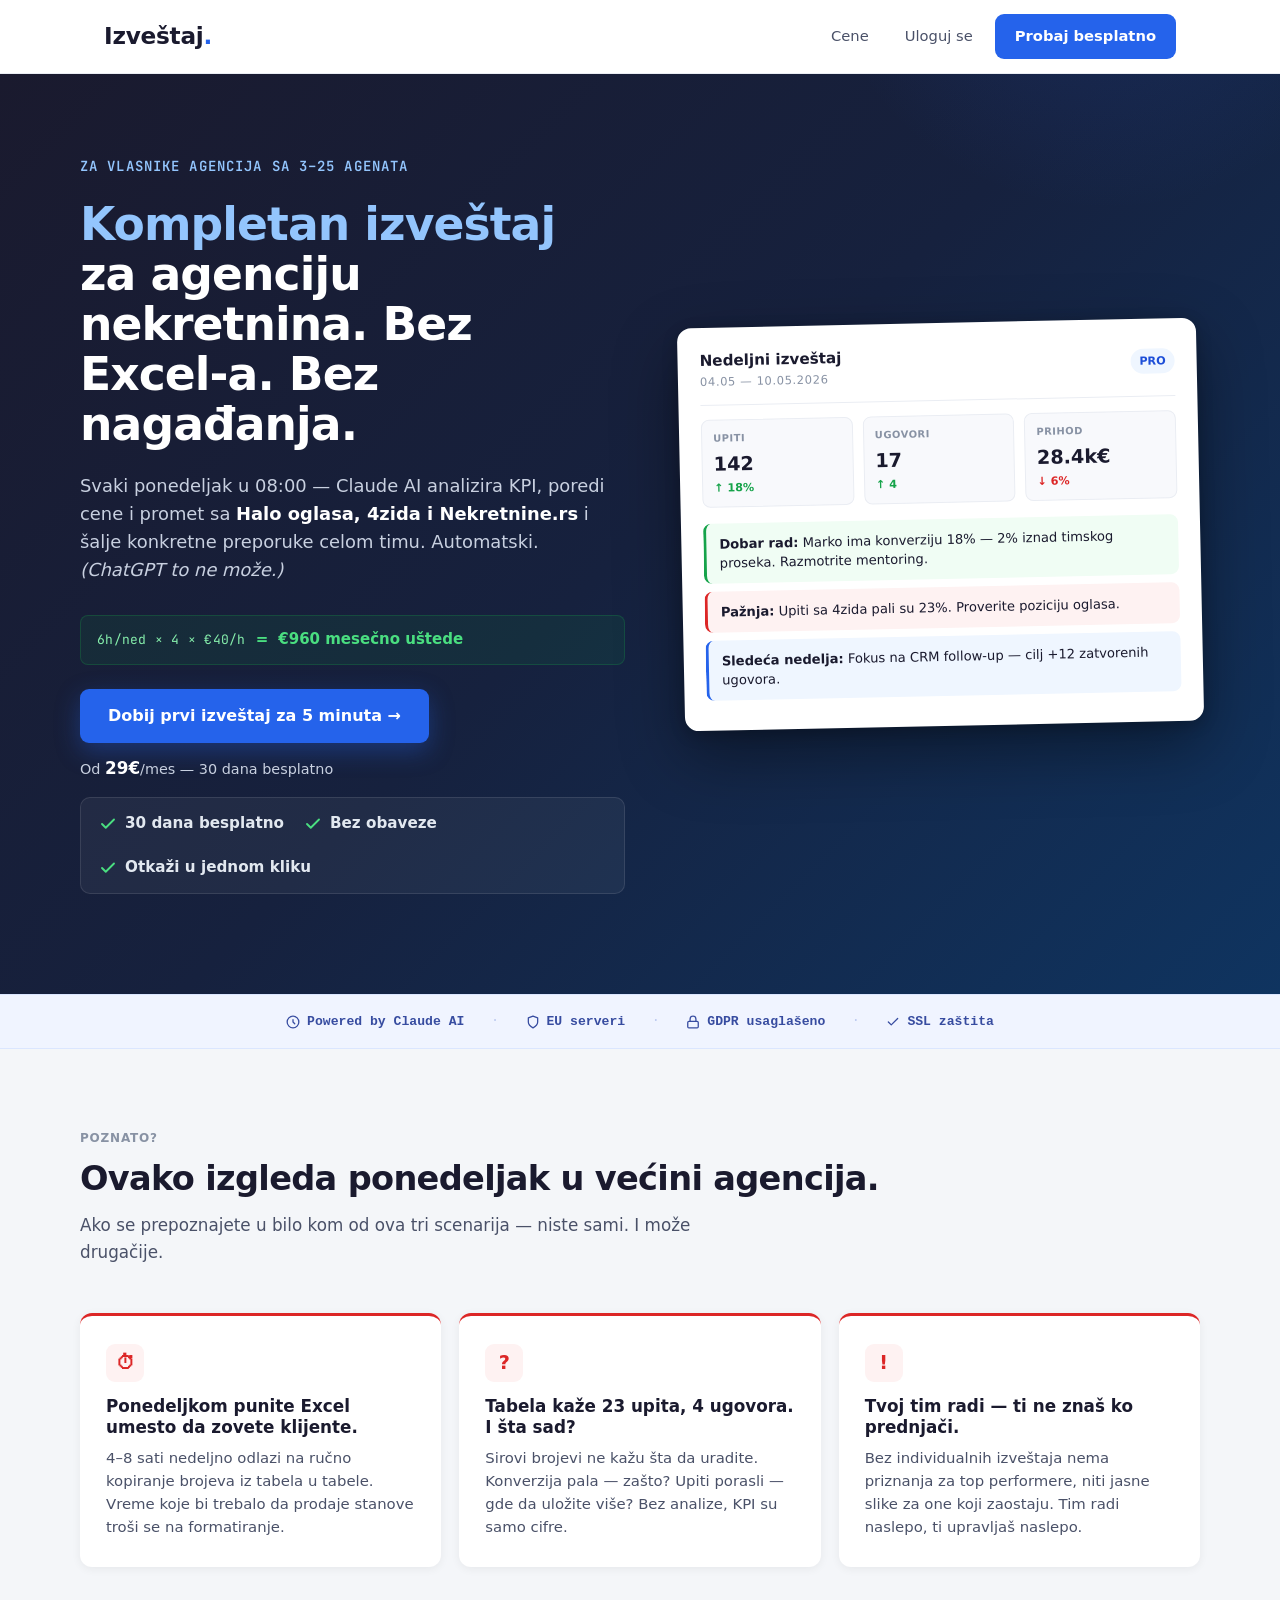
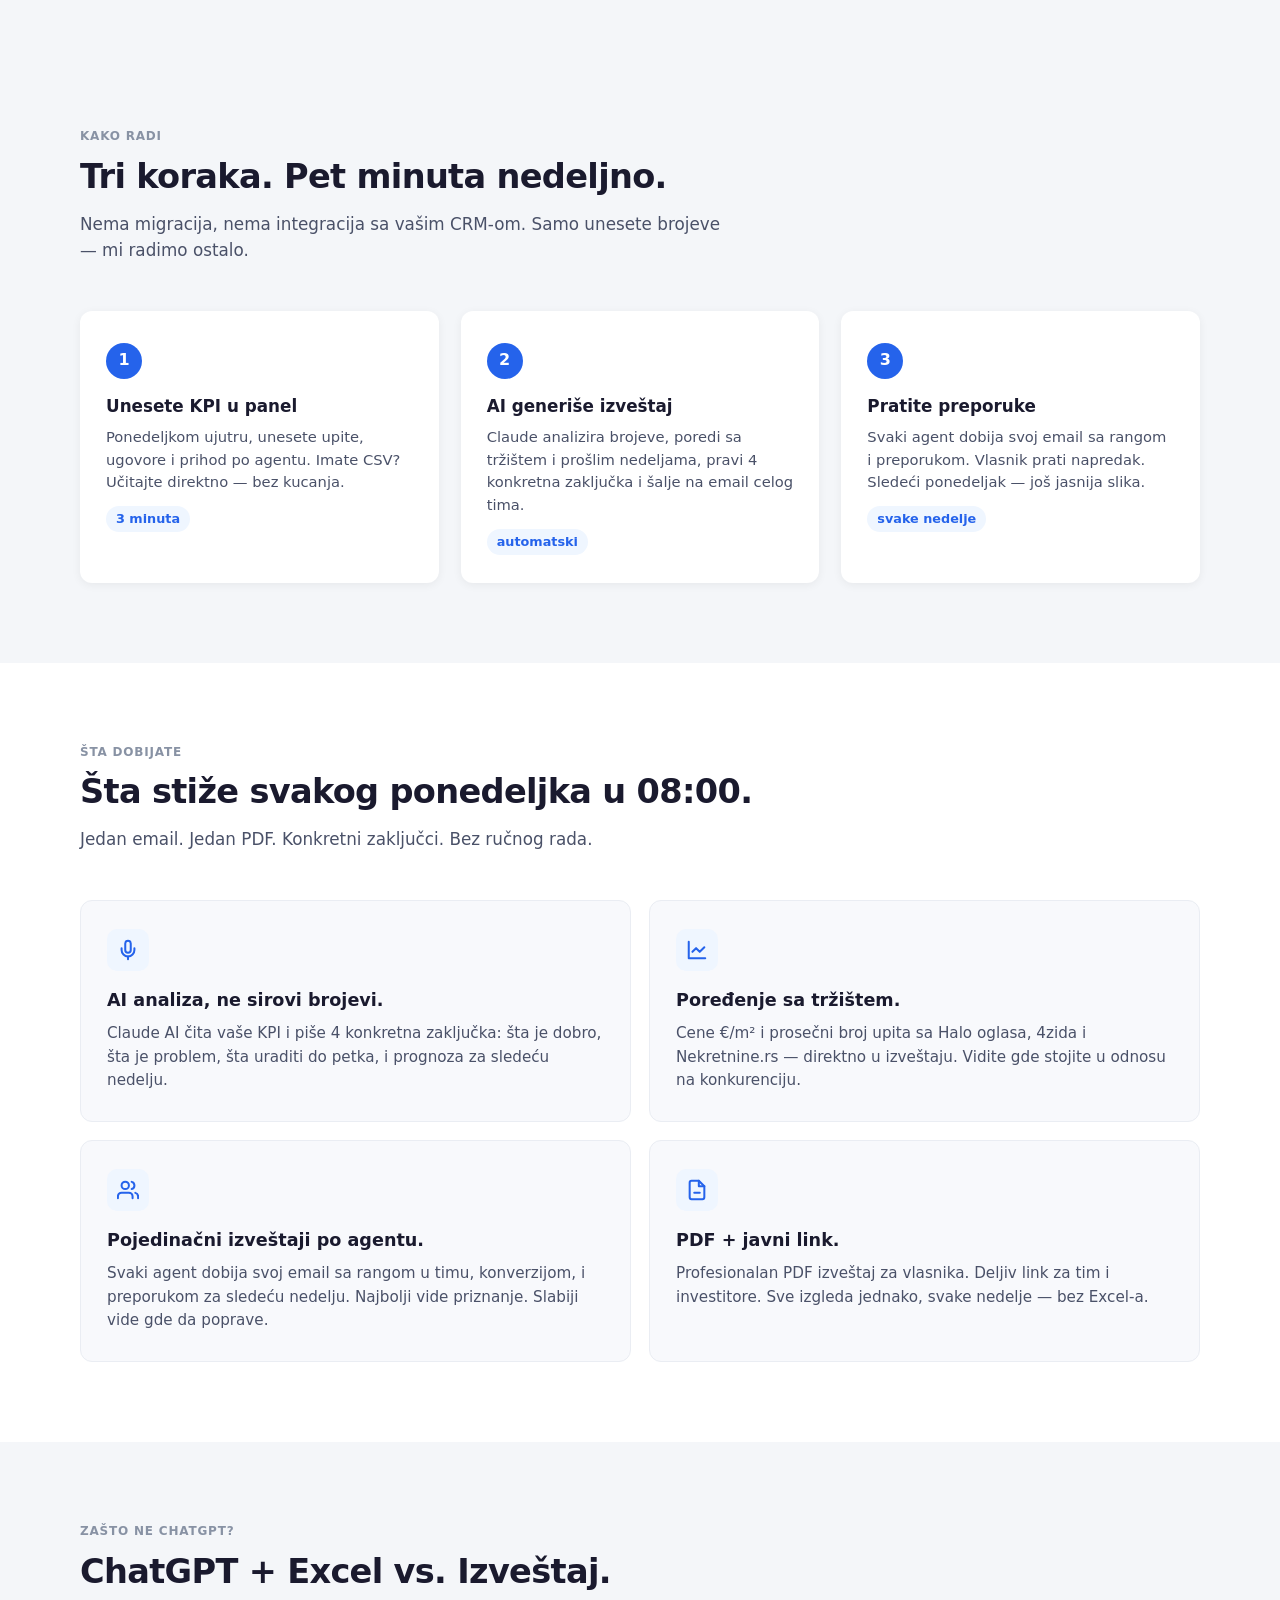
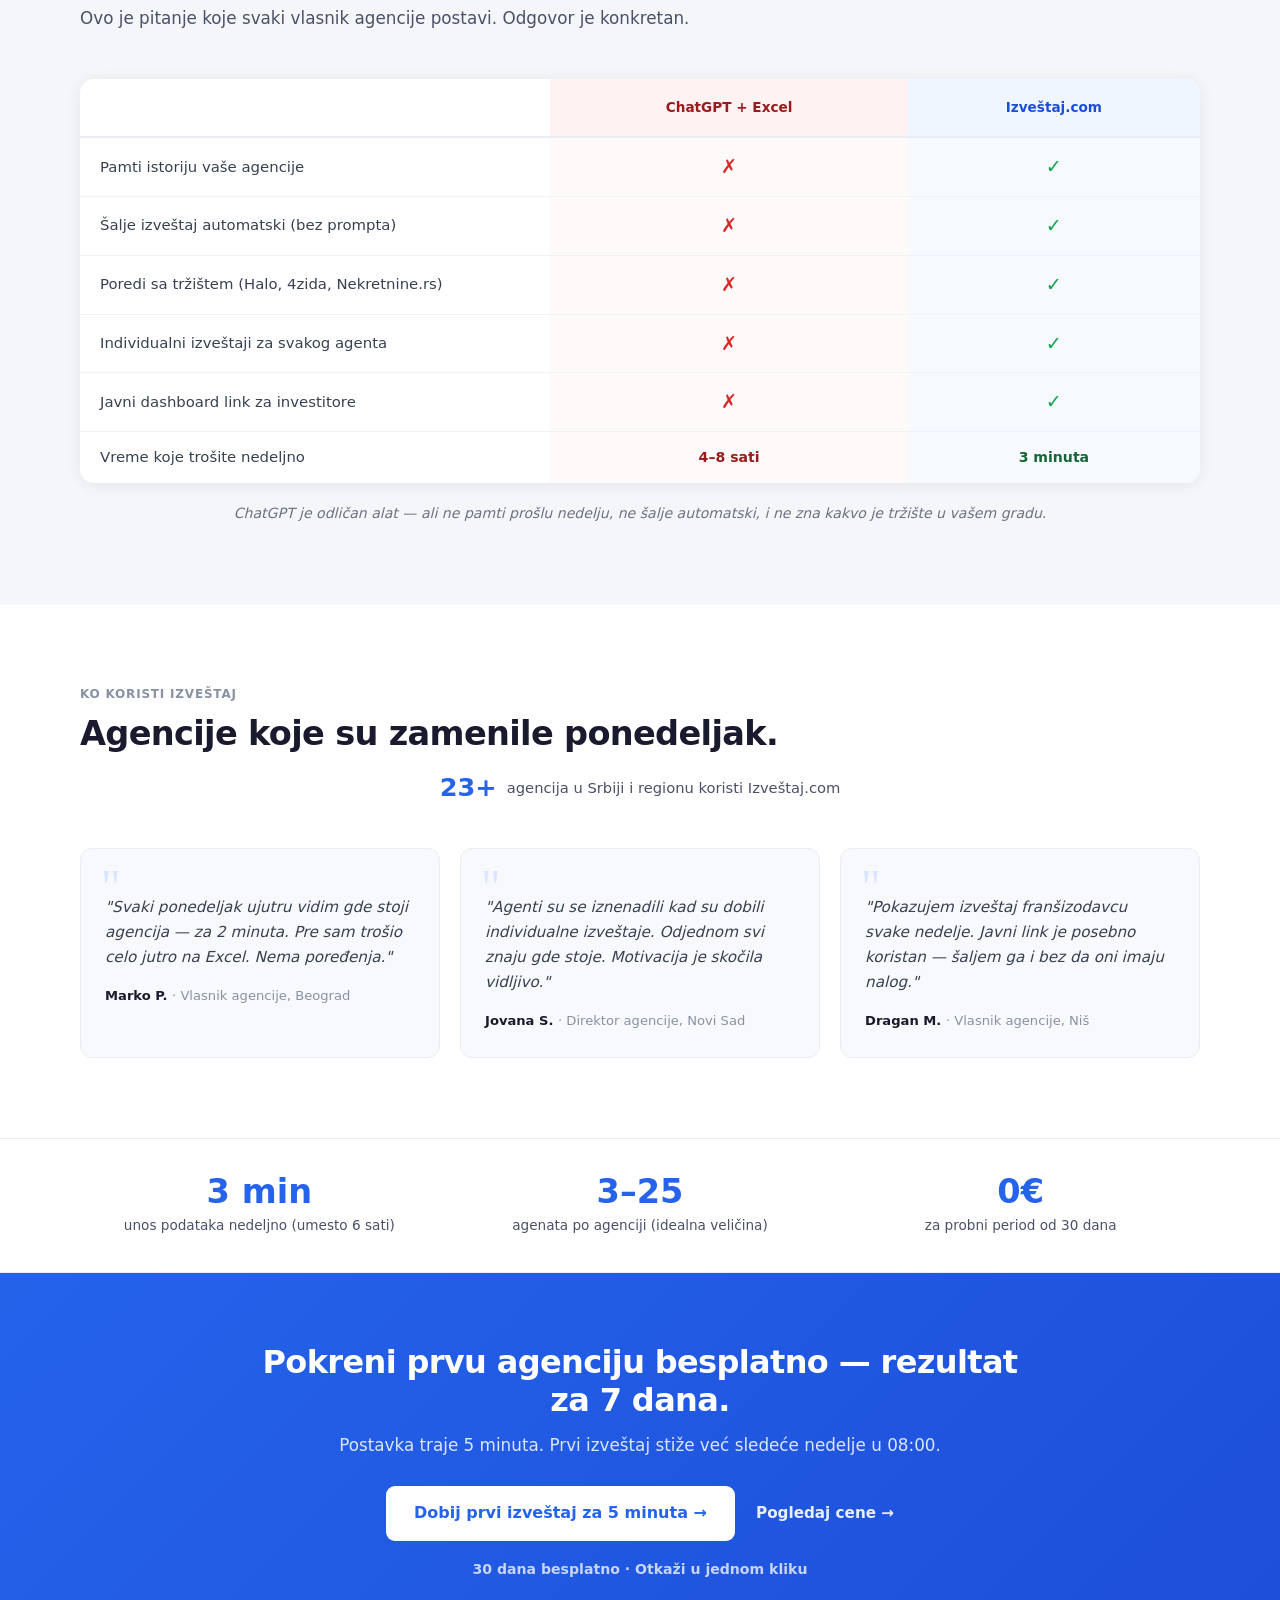
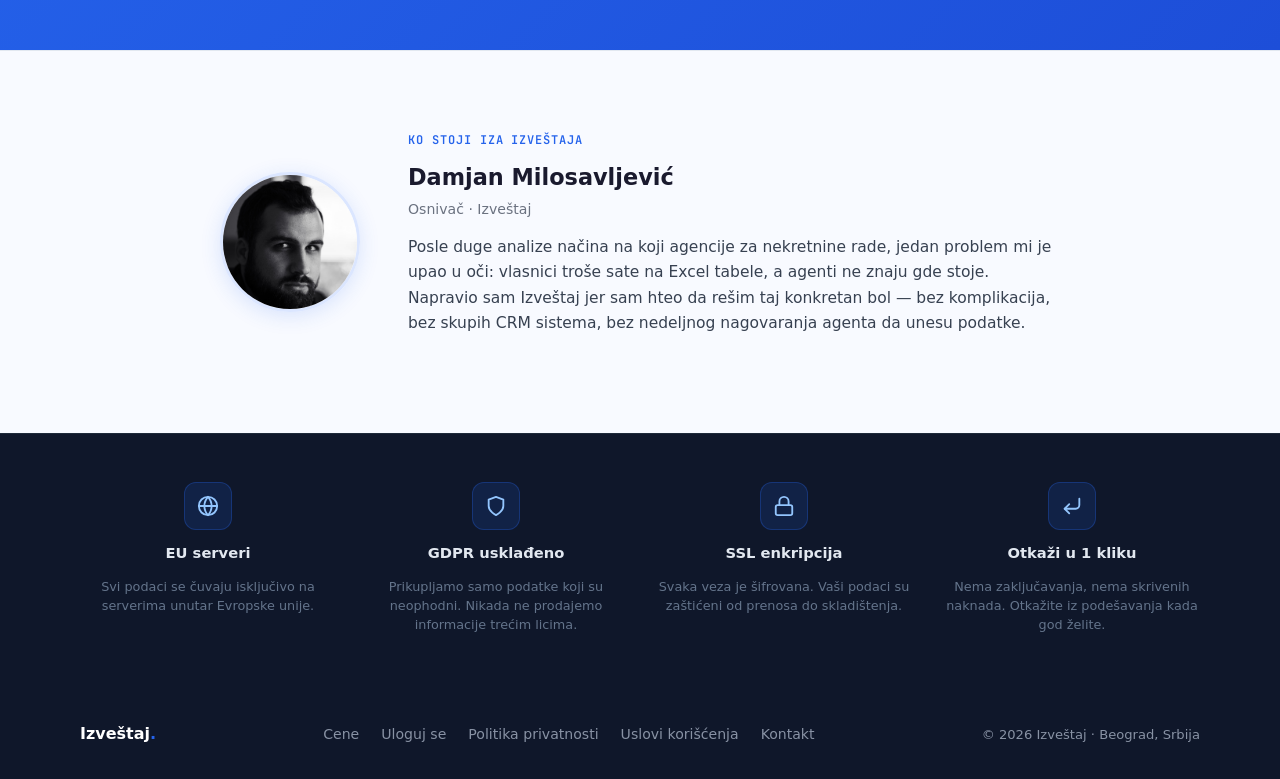
==== web/index.html @ e92b31e4 "feat: tiered per-agent reports + remove 'bez kartice' messaging - agent_report.html rewritten in 3rd" ====
<!DOCTYPE html>
<html lang="sr">
<head>
  <meta charset="UTF-8">
  <meta name="viewport" content="width=device-width, initial-scale=1.0">
  <title>Izveštaj — AI nedeljni izveštaj za agencije nekretnina</title>
  <meta name="description" content="Za vlasnike agencija sa 3–25 agenata: automatski AI nedeljni izveštaj svakog ponedeljka u 08:00. Bez Excel-a. Bez nagađanja. 30 dana besplatno.">
  <link rel="preconnect" href="https://fonts.googleapis.com">
  <link href="https://fonts.googleapis.com/css2?family=JetBrains+Mono:wght@600&display=swap" rel="stylesheet">
  <style>
    * { box-sizing: border-box; margin: 0; padding: 0; }
    html { scroll-behavior: smooth; }
    body { font-family: system-ui, -apple-system, 'Segoe UI', sans-serif; background: #f4f6f9; color: #1a1a2e; line-height: 1.55; -webkit-font-smoothing: antialiased; }
    a { color: inherit; text-decoration: none; }

    /* ── Nav ── */
    .nav {
      position: sticky; top: 0; z-index: 50; background: rgba(255,255,255,0.96);
      backdrop-filter: blur(10px); border-bottom: 1px solid #eaedf3;
    }
    .nav-inner {
      max-width: 1120px; margin: 0 auto; padding: 14px 24px;
      display: flex; align-items: center; justify-content: space-between; gap: 16px;
    }
    .brand { font-size: 1.45rem; font-weight: 700; color: #1a1a2e; letter-spacing: -0.01em; }
    .brand-dot { color: #2563eb; }
    .nav-links { display: flex; align-items: center; gap: 8px; }
    .nav-link { padding: 8px 14px; font-size: 0.92rem; font-weight: 500; color: #4a5168; border-radius: 8px; transition: all 0.18s; }
    .nav-link:hover { background: #f4f6f9; color: #1a1a2e; }
    .nav-link.active { color: #2563eb; }
    .btn { display: inline-block; padding: 11px 20px; border-radius: 9px; font-size: 0.92rem; font-weight: 600; cursor: pointer; transition: all 0.18s; border: none; text-align: center; }
    .btn-primary { background: #2563eb; color: white; }
    .btn-primary:hover { background: #1d4ed8; transform: translateY(-1px); box-shadow: 0 6px 16px rgba(37,99,235,0.28); }
    .btn-outline { background: white; border: 1.5px solid #2563eb; color: #2563eb; }
    .btn-outline:hover { background: #2563eb; color: white; }
    .btn-lg { padding: 15px 28px; font-size: 1rem; }

    /* Hamburger */
    .hamburger { display: none; flex-direction: column; gap: 5px; cursor: pointer; padding: 8px; border: none; background: none; }
    .hamburger span { display: block; width: 22px; height: 2px; background: #1a1a2e; border-radius: 2px; transition: all 0.2s; }
    .mobile-menu {
      display: none; position: fixed; top: 57px; left: 0; right: 0; bottom: 0;
      background: white; z-index: 49; padding: 24px;
      flex-direction: column; gap: 8px;
      border-top: 1px solid #eaedf3;
    }
    .mobile-menu.open { display: flex; }
    .mobile-menu .nav-link { padding: 14px 16px; font-size: 1rem; border-radius: 10px; }
    .mobile-menu .btn { width: 100%; padding: 15px; font-size: 1rem; margin-top: 8px; min-height: 52px; }

    /* ── Hero ── */
    .hero {
      background: linear-gradient(135deg, #1a1a2e 0%, #16213e 50%, #0f3460 100%);
      color: white; padding: 80px 24px 100px; position: relative; overflow: hidden;
    }
    .hero::before {
      content: ''; position: absolute; top: -50%; right: -10%; width: 600px; height: 600px;
      background: radial-gradient(circle, rgba(37,99,235,0.18) 0%, transparent 70%);
      pointer-events: none;
    }
    .hero-inner {
      max-width: 1120px; margin: 0 auto; display: grid; grid-template-columns: 1.05fr 1fr;
      gap: 56px; align-items: center; position: relative; z-index: 1;
    }
    .hero-eyebrow {
      display: inline-block;
      font-family: 'JetBrains Mono', 'Courier New', monospace;
      font-size: 14px; font-weight: 600; letter-spacing: 0.08em;
      text-transform: uppercase; color: #93c5fd; margin-bottom: 22px;
    }
    .hero h1 {
      font-size: 2.85rem; font-weight: 800; line-height: 1.1;
      letter-spacing: -0.02em; margin-bottom: 22px;
    }
    .hero h1 .accent { color: #93c5fd; }
    .hero-sub { font-size: 1.12rem; color: #c8d0e0; margin-bottom: 32px; max-width: 540px; }
    .hero-sub strong { color: white; }
    .hero-roi {
      display: flex; align-items: center; gap: 10px; flex-wrap: wrap;
      margin-bottom: 24px; padding: 12px 16px;
      background: rgba(22,163,74,0.1); border: 1px solid rgba(22,163,74,0.25); border-radius: 8px;
    }
    .hero-roi-calc {
      font-family: 'JetBrains Mono', 'Courier New', monospace;
      font-size: 13px; color: #86efac; letter-spacing: 0.02em;
    }
    .hero-roi-eq { color: #4ade80; font-weight: 700; font-size: 15px; }
    .hero-roi-result { font-size: 15px; font-weight: 700; color: #4ade80; }
    .hero-cta-row { display: flex; gap: 12px; align-items: center; flex-wrap: wrap; margin-bottom: 16px; }
    .hero-price-hint {
      font-size: 0.9rem; color: #c8d0e0;
    }
    .hero-price-hint strong { color: white; font-size: 1.05rem; }
    .hero .btn-primary { box-shadow: 0 8px 24px rgba(37,99,235,0.35); }
    .hero-risk {
      display: flex; gap: 20px; flex-wrap: wrap; align-items: center;
      background: rgba(255,255,255,0.05); border: 1px solid rgba(255,255,255,0.1);
      border-radius: 10px; padding: 14px 18px; margin-bottom: 0;
    }
    .hero-risk-item {
      display: flex; align-items: center; gap: 8px;
      font-size: 0.95rem; font-weight: 600; color: #e2e8f0;
    }
    .hero-risk-item svg { color: #4ade80; flex-shrink: 0; }
    .hero-guarantee {
      font-size: 0.88rem; color: #93c5fd; font-weight: 600;
      display: flex; align-items: center; gap: 6px; flex-wrap: wrap;
    }
    .hero-guarantee span { opacity: 0.5; }

    /* ── Hero mockup ── */
    .mockup {
      background: white; color: #1a1a2e; border-radius: 14px;
      box-shadow: 0 24px 64px rgba(0,0,0,0.4), 0 4px 16px rgba(0,0,0,0.2);
      padding: 22px; transform: rotate(-1.2deg); position: relative;
    }
    .mockup-header { display: flex; align-items: center; justify-content: space-between; padding-bottom: 14px; border-bottom: 1px solid #eaedf3; margin-bottom: 14px; }
    .mockup-title { font-size: 0.95rem; font-weight: 700; }
    .mockup-sub { font-size: 0.72rem; color: #8892a4; text-transform: uppercase; letter-spacing: 0.6px; }
    .mockup-badge { font-size: 0.7rem; background: #eff6ff; color: #1d4ed8; padding: 4px 9px; border-radius: 999px; font-weight: 600; }
    .kpi-row { display: grid; grid-template-columns: 1fr 1fr 1fr; gap: 10px; margin-bottom: 16px; }
    .kpi-cell { background: #f8f9fc; border: 1px solid #eaedf3; border-radius: 8px; padding: 10px 11px; }
    .kpi-label { font-size: 0.62rem; color: #8892a4; text-transform: uppercase; letter-spacing: 0.5px; font-weight: 600; }
    .kpi-value { font-size: 1.2rem; font-weight: 700; margin-top: 3px; }
    .kpi-delta-up { font-size: 0.7rem; color: #16a34a; font-weight: 600; }
    .kpi-delta-down { font-size: 0.7rem; color: #dc2626; font-weight: 600; }
    .insight { padding: 11px 13px; border-radius: 8px; margin-bottom: 8px; font-size: 0.82rem; line-height: 1.45; }
    .insight-good { background: #f0fdf4; border-left: 3px solid #16a34a; }
    .insight-bad { background: #fef2f2; border-left: 3px solid #dc2626; }
    .insight-action { background: #eff6ff; border-left: 3px solid #2563eb; }
    .insight strong { font-weight: 700; }

    /* ── Trust bar ── */
    .trust-bar {
      background: #f0f4ff; border-top: 1px solid #dbe6ff; border-bottom: 1px solid #dbe6ff;
      padding: 14px 24px;
    }
    .trust-bar-inner {
      max-width: 1120px; margin: 0 auto;
      display: flex; align-items: center; justify-content: center;
      gap: 28px; flex-wrap: wrap;
    }
    .trust-item {
      display: flex; align-items: center; gap: 7px;
      font-size: 0.82rem; font-weight: 600; color: #374ca0;
      font-family: 'Courier New', monospace;
    }
    .trust-item svg { flex-shrink: 0; }
    .trust-sep { color: #c0ccf0; font-size: 1rem; }

    /* ── Sections ── */
    .section { padding: 80px 24px; }
    .section-inner { max-width: 1120px; margin: 0 auto; }
    .section-eyebrow {
      font-size: 0.75rem; text-transform: uppercase; letter-spacing: 0.8px;
      color: #8892a4; font-weight: 700; margin-bottom: 12px;
    }
    .section h2 {
      font-size: 2.1rem; font-weight: 800; letter-spacing: -0.02em;
      margin-bottom: 14px; line-height: 1.15;
    }
    .section-lede { font-size: 1.05rem; color: #4a5168; max-width: 640px; margin-bottom: 48px; }

    /* ── Problem cards ── */
    .problem-grid { display: grid; grid-template-columns: repeat(3, 1fr); gap: 18px; }
    .problem-card {
      background: white; border-radius: 12px; padding: 28px 26px;
      box-shadow: 0 2px 10px rgba(0,0,0,0.06);
      border-top: 3px solid #dc2626;
    }
    .problem-icon {
      width: 38px; height: 38px; border-radius: 9px;
      background: #fef2f2; color: #dc2626;
      display: flex; align-items: center; justify-content: center;
      font-size: 1.2rem; font-weight: 700; margin-bottom: 14px;
    }
    .problem-card h3 { font-size: 1.05rem; font-weight: 700; margin-bottom: 8px; line-height: 1.3; }
    .problem-card p { font-size: 0.93rem; color: #4a5168; }

    /* ── Steps ── */
    .steps-grid { display: grid; grid-template-columns: repeat(3, 1fr); gap: 22px; }
    .step-card {
      background: white; border-radius: 12px; padding: 32px 26px 28px;
      box-shadow: 0 2px 10px rgba(0,0,0,0.06); position: relative;
    }
    .step-num {
      width: 36px; height: 36px; border-radius: 50%;
      background: #2563eb; color: white;
      display: flex; align-items: center; justify-content: center;
      font-size: 1rem; font-weight: 700; margin-bottom: 14px;
    }
    .step-card h3 { font-size: 1.05rem; font-weight: 700; margin-bottom: 7px; }
    .step-card p { font-size: 0.92rem; color: #4a5168; }
    .step-time {
      display: inline-block; margin-top: 12px; font-size: 0.8rem;
      font-weight: 700; color: #2563eb; background: #eff6ff;
      padding: 3px 10px; border-radius: 999px;
    }

    /* ── Solution ── */
    .solution { background: white; }
    .solution-grid { display: grid; grid-template-columns: repeat(2, 1fr); gap: 18px; }
    .solution-card {
      background: #f8f9fc; border: 1px solid #eaedf3; border-radius: 12px;
      padding: 28px 26px; transition: all 0.2s;
    }
    .solution-card:hover { background: white; box-shadow: 0 8px 22px rgba(0,0,0,0.06); border-color: #dbe3ee; }
    .solution-icon {
      width: 42px; height: 42px; border-radius: 10px;
      background: #eff6ff; color: #2563eb;
      display: flex; align-items: center; justify-content: center;
      margin-bottom: 16px;
    }
    .solution-card h3 { font-size: 1.1rem; font-weight: 700; margin-bottom: 8px; }
    .solution-card p { font-size: 0.95rem; color: #4a5168; }

    /* ── Comparison ── */
    .comparison { background: #f4f6f9; }
    .comp-table {
      width: 100%; border-collapse: collapse; background: white;
      border-radius: 14px; overflow: hidden;
      box-shadow: 0 2px 16px rgba(0,0,0,0.07);
    }
    .comp-table th {
      padding: 18px 20px; font-size: 0.85rem; font-weight: 700;
      text-align: left; border-bottom: 2px solid #eaedf3;
    }
    .comp-table th:first-child { width: 42%; color: #4a5168; }
    .comp-table th.col-them { background: #fef2f2; color: #991b1b; text-align: center; }
    .comp-table th.col-us { background: #eff6ff; color: #1d4ed8; text-align: center; }
    .comp-table td {
      padding: 14px 20px; font-size: 0.93rem; border-bottom: 1px solid #f0f2f5;
    }
    .comp-table tr:last-child td { border-bottom: none; }
    .comp-table td.col-them { background: #fffafa; text-align: center; font-size: 1.1rem; }
    .comp-table td.col-us { background: #f6f9ff; text-align: center; font-size: 1.1rem; }
    .comp-table td:first-child { color: #374151; font-weight: 500; }
    .check { color: #16a34a; font-size: 1.2rem; }
    .cross { color: #dc2626; font-size: 1.2rem; }
    .comp-note {
      margin-top: 20px; font-size: 0.88rem; color: #6b7280;
      text-align: center; font-style: italic;
    }

    /* ── Social proof ── */
    .social-proof { background: white; }
    .testimonials-grid { display: grid; grid-template-columns: repeat(3, 1fr); gap: 20px; }
    .testimonial {
      background: #f8f9fc; border: 1px solid #eaedf3; border-radius: 12px;
      padding: 26px 24px; position: relative;
    }
    .testimonial::before {
      content: '"'; position: absolute; top: 14px; left: 20px;
      font-size: 3rem; color: #dbe6ff; font-family: Georgia, serif; line-height: 1;
    }
    .testimonial blockquote {
      font-size: 0.95rem; color: #374151; line-height: 1.65;
      margin-top: 20px; margin-bottom: 16px; font-style: italic;
    }
    .testimonial cite {
      font-size: 0.82rem; font-weight: 700; color: #1a1a2e;
      font-style: normal; display: block;
    }
    .testimonial cite span { font-weight: 400; color: #8892a4; }
    .counter-row {
      display: flex; align-items: center; justify-content: center;
      gap: 10px; margin-bottom: 40px;
      font-size: 0.92rem; color: #4a5168;
    }
    .counter-num {
      font-size: 1.6rem; font-weight: 800; color: #2563eb;
    }

    /* ── Comp mobile stacked ── */
    .comp-mobile { display: none; }
    .comp-card {
      background: white; border-radius: 12px; padding: 18px 16px;
      box-shadow: 0 2px 12px rgba(0,0,0,0.07); margin-bottom: 10px;
    }
    .comp-feature {
      font-size: 0.93rem; font-weight: 600; color: #1a1a2e;
      margin-bottom: 12px; padding-bottom: 10px;
      border-bottom: 1px solid #eaedf3;
    }
    .comp-versus {
      display: grid; grid-template-columns: 1fr 1fr; gap: 8px;
    }
    .comp-col {
      display: flex; flex-direction: column; align-items: center;
      gap: 4px; padding: 10px 8px; border-radius: 8px;
    }
    .comp-col-them { background: #fef2f2; }
    .comp-col-us   { background: #eff6ff; }
    .comp-col-label {
      font-size: 0.72rem; font-weight: 700; letter-spacing: 0.05em;
      text-transform: uppercase;
    }
    .comp-col-them .comp-col-label { color: #991b1b; }
    .comp-col-us   .comp-col-label { color: #1d4ed8; }
    .comp-col-val  { font-size: 1.3rem; }

    /* ── Testimonials carousel (mobile) ── */
    .carousel-wrap { position: relative; }
    .carousel-dots {
      display: none; justify-content: center; gap: 6px; margin-top: 20px;
    }
    .carousel-dot {
      width: 7px; height: 7px; border-radius: 50%;
      background: #dbe6ff; border: none; padding: 0; cursor: pointer;
      transition: background 0.2s, transform 0.2s;
    }
    .carousel-dot.active { background: #2563eb; transform: scale(1.25); }

    /* ── Stat strip ── */
    .strip { background: white; padding: 36px 24px; border-top: 1px solid #eaedf3; border-bottom: 1px solid #eaedf3; }
    .strip-inner {
      max-width: 1120px; margin: 0 auto;
      display: grid; grid-template-columns: repeat(3, 1fr); gap: 22px; text-align: center;
    }
    .strip-stat { padding: 0 12px; }
    .strip-num { font-size: 2.1rem; font-weight: 800; color: #2563eb; line-height: 1; }
    .strip-label { font-size: 0.85rem; color: #4a5168; margin-top: 6px; }

    /* ── Final CTA ── */
    .cta-band {
      background: linear-gradient(135deg, #2563eb 0%, #1d4ed8 100%);
      color: white; padding: 70px 24px;
    }
    .cta-inner { max-width: 760px; margin: 0 auto; text-align: center; }
    .cta-band h2 { font-size: 2rem; font-weight: 800; letter-spacing: -0.02em; margin-bottom: 12px; line-height: 1.2; }
    .cta-band p { font-size: 1.05rem; color: #dbe6ff; margin-bottom: 28px; }
    .cta-band .btn-primary { background: white; color: #2563eb; }
    .cta-band .btn-primary:hover { background: #f0f4ff; }
    .cta-secondary { display: inline-block; margin-left: 16px; color: white; font-weight: 600; font-size: 0.95rem; opacity: 0.9; }
    .cta-secondary:hover { opacity: 1; }
    .cta-guarantee {
      margin-top: 18px; font-size: 0.88rem; color: rgba(255,255,255,0.75);
      font-weight: 600;
    }

    /* ── Trust strip (pre footera) ── */
    .trust-strip {
      background: #0f172a; border-top: 1px solid #1e2a3a; padding: 48px 24px;
    }
    .trust-strip-inner {
      max-width: 1120px; margin: 0 auto;
      display: grid; grid-template-columns: repeat(4, 1fr); gap: 32px;
    }
    .trust-strip-item {
      display: flex; flex-direction: column; align-items: center; text-align: center; gap: 12px;
    }
    .trust-strip-icon {
      width: 48px; height: 48px; border-radius: 12px;
      background: rgba(37,99,235,0.15); border: 1px solid rgba(37,99,235,0.3);
      display: flex; align-items: center; justify-content: center; color: #93c5fd;
    }
    .trust-strip-title { font-size: 0.92rem; font-weight: 700; color: #e2e8f0; }
    .trust-strip-desc { font-size: 0.8rem; color: #64748b; line-height: 1.5; }

    /* ── Founder sekcija ── */
    .founder-section { background: #f8faff; padding: 80px 24px; border-top: 1px solid #e2e8f0; }
    .founder-inner {
      max-width: 840px; margin: 0 auto;
      display: flex; gap: 48px; align-items: center;
    }
    .founder-photo {
      width: 140px; height: 140px; border-radius: 50%; object-fit: cover; flex-shrink: 0;
      border: 3px solid #dbe6ff; box-shadow: 0 4px 20px rgba(37,99,235,0.15);
    }
    .founder-photo-placeholder {
      width: 140px; height: 140px; border-radius: 50%; flex-shrink: 0;
      background: linear-gradient(135deg, #2563eb 0%, #1e40af 100%);
      display: flex; align-items: center; justify-content: center;
      font-size: 2.5rem; font-weight: 800; color: white;
      border: 3px solid #dbe6ff; box-shadow: 0 4px 20px rgba(37,99,235,0.15);
    }
    .founder-eyebrow {
      font-family: 'JetBrains Mono', 'Courier New', monospace;
      font-size: 12px; font-weight: 600; letter-spacing: 0.08em;
      text-transform: uppercase; color: #2563eb; margin-bottom: 10px;
    }
    .founder-name { font-size: 1.4rem; font-weight: 800; color: #1a1a2e; margin-bottom: 4px; }
    .founder-title { font-size: 0.88rem; color: #6b7280; margin-bottom: 14px; }
    .founder-bio { font-size: 0.97rem; color: #374151; line-height: 1.65; margin-bottom: 16px; }

    /* ── Footer ── */
    .footer { background: #0f172a; color: #8892a4; padding: 40px 24px 32px; }
    .footer-inner { max-width: 1120px; margin: 0 auto; display: flex; align-items: center; justify-content: space-between; flex-wrap: wrap; gap: 16px; }
    .footer-brand { color: white; font-weight: 700; font-size: 1rem; }
    .footer-links { display: flex; gap: 22px; font-size: 0.88rem; flex-wrap: wrap; }
    .footer-links a:hover { color: white; }
    .footer-copy { font-size: 0.82rem; }

    /* ── Responsive ── */
    @media (max-width: 960px) {
      .hero-inner { grid-template-columns: 1fr; gap: 36px; }
      .mockup { transform: none; max-width: 400px; margin: 0 auto; }
      .hero h1 { font-size: 2.3rem; }
      .problem-grid { grid-template-columns: 1fr; }
      .solution-grid { grid-template-columns: 1fr; }
      .steps-grid { grid-template-columns: 1fr; }
      .testimonials-grid { grid-template-columns: 1fr; }
      .testimonial + .testimonial { border-top: 1px solid #eaedf3; padding-top: 24px; }
    }
    @media (max-width: 680px) {
      .testimonials-grid {
        display: flex; overflow-x: auto; scroll-snap-type: x mandatory;
        -webkit-overflow-scrolling: touch; gap: 14px;
        padding-bottom: 4px; scrollbar-width: none;
      }
      .testimonials-grid::-webkit-scrollbar { display: none; }
      .testimonial {
        scroll-snap-align: start; min-width: 84vw; flex-shrink: 0;
        border-top: none !important; padding-top: 26px !important;
      }
      .carousel-dots { display: flex; }
    }
    @media (max-width: 780px) {
      .nav-links .nav-link { display: none; }
      .nav-links .btn { display: none; }
      .hamburger { display: flex; }
    }
    @media (max-width: 768px) {
      .trust-strip-inner { grid-template-columns: repeat(2, 1fr); gap: 24px; }
      .founder-inner { flex-direction: column; align-items: flex-start; gap: 28px; }
    }
    @media (max-width: 600px) {
      .hero { padding: 56px 22px 72px; }
      .hero h1 { font-size: 1.95rem; }
      .hero-sub { font-size: 1rem; }
      .hero-cta-row .btn-lg { width: 100%; min-height: 52px; text-align: center; }
      .hero-risk { flex-direction: column; gap: 14px; align-items: flex-start; }
      .hero-inner .mockup { display: none; }
      .section { padding: 60px 22px; }
      .section h2 { font-size: 1.7rem; }
      .strip-inner { grid-template-columns: 1fr; gap: 18px; }
      .trust-strip-inner { grid-template-columns: 1fr 1fr; gap: 20px; }
      .cta-band h2 { font-size: 1.55rem; }
      .cta-secondary { display: block; margin: 16px 0 0 0; }
      .footer-inner { flex-direction: column; text-align: center; }
      .comp-table { display: none; }
      .comp-mobile { display: block; }
      .comp-table th, .comp-table td { padding: 11px 12px; font-size: 0.85rem; }
      .trust-sep { display: none; }
    }
  </style>
</head>
<body>

  <!-- ── NAV ── -->
  <nav class="nav">
    <div class="nav-inner">
      <a href="/" class="brand">Izveštaj<span class="brand-dot">.</span></a>
      <div class="nav-links">
        <a href="pricing.html" class="nav-link">Cene</a>
        <a href="app.html" class="nav-link">Uloguj se</a>
        <a href="register.html?plan=pro" class="btn btn-primary">Probaj besplatno</a>
      </div>
      <button class="hamburger" id="hamburger-btn" aria-label="Otvori meni">
        <span></span><span></span><span></span>
      </button>
    </div>
  </nav>

  <!-- Mobile menu -->
  <div class="mobile-menu" id="mobile-menu">
    <a href="pricing.html" class="nav-link">Cene</a>
    <a href="app.html" class="nav-link">Uloguj se</a>
    <a href="register.html?plan=pro" class="btn btn-primary">Probaj besplatno</a>
  </div>

  <!-- ── HERO ── -->
  <header class="hero">
    <div class="hero-inner">
      <div>
        <span class="hero-eyebrow">Za vlasnike agencija sa 3–25 agenata</span>
        <h1><span class="accent">Kompletan izveštaj</span> za agenciju nekretnina. Bez Excel-a. Bez nagađanja.</h1>
        <p class="hero-sub">Svaki ponedeljak u 08:00 — Claude AI analizira KPI, poredi cene i promet sa <strong>Halo oglasa, 4zida i Nekretnine.rs</strong> i šalje konkretne preporuke celom timu. Automatski. <em>(ChatGPT to ne može.)</em></p>
        <div class="hero-roi">
          <span class="hero-roi-calc">6h/ned × 4 × €40/h</span>
          <span class="hero-roi-eq">=</span>
          <span class="hero-roi-result">€960 mesečno uštede</span>
        </div>
        <div class="hero-cta-row">
          <a href="register.html?plan=pro" class="btn btn-primary btn-lg">Dobij prvi izveštaj za 5 minuta →</a>
          <span class="hero-price-hint">Od <strong>29€</strong>/mes — 30 dana besplatno</span>
        </div>
        <div class="hero-risk">
          <div class="hero-risk-item">
            <svg width="18" height="18" viewBox="0 0 24 24" fill="none" stroke="currentColor" stroke-width="2.5" stroke-linecap="round" stroke-linejoin="round"><polyline points="20 6 9 17 4 12"/></svg>
            30 dana besplatno
          </div>
          <div class="hero-risk-item">
            <svg width="18" height="18" viewBox="0 0 24 24" fill="none" stroke="currentColor" stroke-width="2.5" stroke-linecap="round" stroke-linejoin="round"><polyline points="20 6 9 17 4 12"/></svg>
            Bez obaveze
          </div>
          <div class="hero-risk-item">
            <svg width="18" height="18" viewBox="0 0 24 24" fill="none" stroke="currentColor" stroke-width="2.5" stroke-linecap="round" stroke-linejoin="round"><polyline points="20 6 9 17 4 12"/></svg>
            Otkaži u jednom kliku
          </div>
        </div>
      </div>

      <!-- Report mockup -->
      <div class="mockup" aria-hidden="true">
        <div class="mockup-header">
          <div>
            <div class="mockup-title">Nedeljni izveštaj</div>
            <div class="mockup-sub">04.05 — 10.05.2026</div>
          </div>
          <span class="mockup-badge">PRO</span>
        </div>
        <div class="kpi-row">
          <div class="kpi-cell">
            <div class="kpi-label">Upiti</div>
            <div class="kpi-value">142</div>
            <div class="kpi-delta-up">↑ 18%</div>
          </div>
          <div class="kpi-cell">
            <div class="kpi-label">Ugovori</div>
            <div class="kpi-value">17</div>
            <div class="kpi-delta-up">↑ 4</div>
          </div>
          <div class="kpi-cell">
            <div class="kpi-label">Prihod</div>
            <div class="kpi-value">28.4k€</div>
            <div class="kpi-delta-down">↓ 6%</div>
          </div>
        </div>
        <div class="insight insight-good"><strong>Dobar rad:</strong> Marko ima konverziju 18% — 2% iznad timskog proseka. Razmotrite mentoring.</div>
        <div class="insight insight-bad"><strong>Pažnja:</strong> Upiti sa 4zida pali su 23%. Proverite poziciju oglasa.</div>
        <div class="insight insight-action"><strong>Sledeća nedelja:</strong> Fokus na CRM follow-up — cilj +12 zatvorenih ugovora.</div>
      </div>
    </div>
  </header>

  <!-- ── TRUST BAR ── -->
  <div class="trust-bar">
    <div class="trust-bar-inner">
      <div class="trust-item">
        <svg width="14" height="14" viewBox="0 0 24 24" fill="none" stroke="currentColor" stroke-width="2.2" stroke-linecap="round" stroke-linejoin="round"><circle cx="12" cy="12" r="10"/><path d="M12 8v4l3 3"/></svg>
        Powered by Claude AI
      </div>
      <span class="trust-sep">·</span>
      <div class="trust-item">
        <svg width="14" height="14" viewBox="0 0 24 24" fill="none" stroke="currentColor" stroke-width="2.2" stroke-linecap="round" stroke-linejoin="round"><path d="M12 22s8-4 8-10V5l-8-3-8 3v7c0 6 8 10 8 10z"/></svg>
        EU serveri
      </div>
      <span class="trust-sep">·</span>
      <div class="trust-item">
        <svg width="14" height="14" viewBox="0 0 24 24" fill="none" stroke="currentColor" stroke-width="2.2" stroke-linecap="round" stroke-linejoin="round"><rect x="3" y="11" width="18" height="11" rx="2" ry="2"/><path d="M7 11V7a5 5 0 0 1 10 0v4"/></svg>
        GDPR usaglašeno
      </div>
      <span class="trust-sep">·</span>
      <div class="trust-item">
        <svg width="14" height="14" viewBox="0 0 24 24" fill="none" stroke="currentColor" stroke-width="2.2" stroke-linecap="round" stroke-linejoin="round"><polyline points="20 6 9 17 4 12"/></svg>
        SSL zaštita
      </div>
    </div>
  </div>

  <!-- ── PROBLEM ── -->
  <section class="section" style="background:#f4f6f9;" id="problem">
    <div class="section-inner">
      <div class="section-eyebrow">Poznato?</div>
      <h2>Ovako izgleda ponedeljak u većini agencija.</h2>
      <p class="section-lede">Ako se prepoznajete u bilo kom od ova tri scenarija — niste sami. I može drugačije.</p>

      <div class="problem-grid">
        <div class="problem-card">
          <div class="problem-icon">⏱</div>
          <h3>Ponedeljkom punite Excel umesto da zovete klijente.</h3>
          <p>4–8 sati nedeljno odlazi na ručno kopiranje brojeva iz tabela u tabele. Vreme koje bi trebalo da prodaje stanove troši se na formatiranje.</p>
        </div>
        <div class="problem-card">
          <div class="problem-icon">?</div>
          <h3>Tabela kaže 23 upita, 4 ugovora. I šta sad?</h3>
          <p>Sirovi brojevi ne kažu šta da uradite. Konverzija pala — zašto? Upiti porasli — gde da uložite više? Bez analize, KPI su samo cifre.</p>
        </div>
        <div class="problem-card">
          <div class="problem-icon">!</div>
          <h3>Tvoj tim radi — ti ne znaš ko prednjači.</h3>
          <p>Bez individualnih izveštaja nema priznanja za top performere, niti jasne slike za one koji zaostaju. Tim radi naslepo, ti upravljaš naslepo.</p>
        </div>
      </div>
    </div>
  </section>

  <!-- ── HOW IT WORKS ── -->
  <section class="section" id="kako-radi">
    <div class="section-inner">
      <div class="section-eyebrow">Kako radi</div>
      <h2>Tri koraka. Pet minuta nedeljno.</h2>
      <p class="section-lede">Nema migracija, nema integracija sa vašim CRM-om. Samo unesete brojeve — mi radimo ostalo.</p>

      <div class="steps-grid">
        <div class="step-card">
          <div class="step-num">1</div>
          <h3>Unesete KPI u panel</h3>
          <p>Ponedeljkom ujutru, unesete upite, ugovore i prihod po agentu. Imate CSV? Učitajte direktno — bez kucanja.</p>
          <span class="step-time">3 minuta</span>
        </div>
        <div class="step-card">
          <div class="step-num">2</div>
          <h3>AI generiše izveštaj</h3>
          <p>Claude analizira brojeve, poredi sa tržištem i prošlim nedeljama, pravi 4 konkretna zaključka i šalje na email celog tima.</p>
          <span class="step-time">automatski</span>
        </div>
        <div class="step-card">
          <div class="step-num">3</div>
          <h3>Pratite preporuke</h3>
          <p>Svaki agent dobija svoj email sa rangom i preporukom. Vlasnik prati napredak. Sledeći ponedeljak — još jasnija slika.</p>
          <span class="step-time">svake nedelje</span>
        </div>
      </div>
    </div>
  </section>

  <!-- ── SOLUTION ── -->
  <section class="section solution">
    <div class="section-inner">
      <div class="section-eyebrow">Šta dobijate</div>
      <h2>Šta stiže svakog ponedeljka u 08:00.</h2>
      <p class="section-lede">Jedan email. Jedan PDF. Konkretni zaključci. Bez ručnog rada.</p>

      <div class="solution-grid">
        <div class="solution-card">
          <div class="solution-icon">
            <svg width="22" height="22" viewBox="0 0 24 24" fill="none" stroke="currentColor" stroke-width="2.2" stroke-linecap="round" stroke-linejoin="round"><path d="M12 2a3 3 0 0 0-3 3v7a3 3 0 0 0 6 0V5a3 3 0 0 0-3-3z"/><path d="M19 10v2a7 7 0 0 1-14 0v-2"/><line x1="12" y1="19" x2="12" y2="22"/></svg>
          </div>
          <h3>AI analiza, ne sirovi brojevi.</h3>
          <p>Claude AI čita vaše KPI i piše 4 konkretna zaključka: šta je dobro, šta je problem, šta uraditi do petka, i prognoza za sledeću nedelju.</p>
        </div>
        <div class="solution-card">
          <div class="solution-icon">
            <svg width="22" height="22" viewBox="0 0 24 24" fill="none" stroke="currentColor" stroke-width="2.2" stroke-linecap="round" stroke-linejoin="round"><path d="M3 3v18h18"/><path d="M7 14l4-4 4 4 5-5"/></svg>
          </div>
          <h3>Poređenje sa tržištem.</h3>
          <p>Cene €/m² i prosečni broj upita sa Halo oglasa, 4zida i Nekretnine.rs — direktno u izveštaju. Vidite gde stojite u odnosu na konkurenciju.</p>
        </div>
        <div class="solution-card">
          <div class="solution-icon">
            <svg width="22" height="22" viewBox="0 0 24 24" fill="none" stroke="currentColor" stroke-width="2.2" stroke-linecap="round" stroke-linejoin="round"><path d="M17 21v-2a4 4 0 0 0-4-4H5a4 4 0 0 0-4 4v2"/><circle cx="9" cy="7" r="4"/><path d="M23 21v-2a4 4 0 0 0-3-3.87"/><path d="M16 3.13a4 4 0 0 1 0 7.75"/></svg>
          </div>
          <h3>Pojedinačni izveštaji po agentu.</h3>
          <p>Svaki agent dobija svoj email sa rangom u timu, konverzijom, i preporukom za sledeću nedelju. Najbolji vide priznanje. Slabiji vide gde da poprave.</p>
        </div>
        <div class="solution-card">
          <div class="solution-icon">
            <svg width="22" height="22" viewBox="0 0 24 24" fill="none" stroke="currentColor" stroke-width="2.2" stroke-linecap="round" stroke-linejoin="round"><path d="M14 2H6a2 2 0 0 0-2 2v16a2 2 0 0 0 2 2h12a2 2 0 0 0 2-2V8z"/><polyline points="14 2 14 8 20 8"/><line x1="9" y1="15" x2="15" y2="15"/></svg>
          </div>
          <h3>PDF + javni link.</h3>
          <p>Profesionalan PDF izveštaj za vlasnika. Deljiv link za tim i investitore. Sve izgleda jednako, svake nedelje — bez Excel-a.</p>
        </div>
      </div>
    </div>
  </section>

  <!-- ── COMPARISON ── -->
  <section class="section comparison">
    <div class="section-inner">
      <div class="section-eyebrow">Zašto ne ChatGPT?</div>
      <h2>ChatGPT + Excel vs. Izveštaj.</h2>
      <p class="section-lede">Ovo je pitanje koje svaki vlasnik agencije postavi. Odgovor je konkretan.</p>

      <table class="comp-table">
        <thead>
          <tr>
            <th></th>
            <th class="col-them">ChatGPT + Excel</th>
            <th class="col-us">Izveštaj.com</th>
          </tr>
        </thead>
        <tbody>
          <tr>
            <td>Pamti istoriju vaše agencije</td>
            <td class="col-them"><span class="cross">✗</span></td>
            <td class="col-us"><span class="check">✓</span></td>
          </tr>
          <tr>
            <td>Šalje izveštaj automatski (bez prompta)</td>
            <td class="col-them"><span class="cross">✗</span></td>
            <td class="col-us"><span class="check">✓</span></td>
          </tr>
          <tr>
            <td>Poredi sa tržištem (Halo, 4zida, Nekretnine.rs)</td>
            <td class="col-them"><span class="cross">✗</span></td>
            <td class="col-us"><span class="check">✓</span></td>
          </tr>
          <tr>
            <td>Individualni izveštaji za svakog agenta</td>
            <td class="col-them"><span class="cross">✗</span></td>
            <td class="col-us"><span class="check">✓</span></td>
          </tr>
          <tr>
            <td>Javni dashboard link za investitore</td>
            <td class="col-them"><span class="cross">✗</span></td>
            <td class="col-us"><span class="check">✓</span></td>
          </tr>
          <tr>
            <td>Vreme koje trošite nedeljno</td>
            <td class="col-them" style="font-size:0.88rem;font-weight:600;color:#991b1b;">4–8 sati</td>
            <td class="col-us" style="font-size:0.88rem;font-weight:600;color:#166534;">3 minuta</td>
          </tr>
        </tbody>
      </table>
      <p class="comp-note">ChatGPT je odličan alat — ali ne pamti prošlu nedelju, ne šalje automatski, i ne zna kakvo je tržište u vašem gradu.</p>

      <!-- mobile stacked comparator -->
      <div class="comp-mobile">
        <div class="comp-card">
          <div class="comp-feature">Pamti istoriju vaše agencije</div>
          <div class="comp-versus">
            <div class="comp-col comp-col-them"><span class="comp-col-label">ChatGPT</span><span class="comp-col-val cross">✗</span></div>
            <div class="comp-col comp-col-us"><span class="comp-col-label">Izveštaj</span><span class="comp-col-val check">✓</span></div>
          </div>
        </div>
        <div class="comp-card">
          <div class="comp-feature">Šalje izveštaj automatski (bez prompta)</div>
          <div class="comp-versus">
            <div class="comp-col comp-col-them"><span class="comp-col-label">ChatGPT</span><span class="comp-col-val cross">✗</span></div>
            <div class="comp-col comp-col-us"><span class="comp-col-label">Izveštaj</span><span class="comp-col-val check">✓</span></div>
          </div>
        </div>
        <div class="comp-card">
          <div class="comp-feature">Poredi sa tržištem (Halo, 4zida, Nekretnine.rs)</div>
          <div class="comp-versus">
            <div class="comp-col comp-col-them"><span class="comp-col-label">ChatGPT</span><span class="comp-col-val cross">✗</span></div>
            <div class="comp-col comp-col-us"><span class="comp-col-label">Izveštaj</span><span class="comp-col-val check">✓</span></div>
          </div>
        </div>
        <div class="comp-card">
          <div class="comp-feature">Individualni izveštaji za svakog agenta</div>
          <div class="comp-versus">
            <div class="comp-col comp-col-them"><span class="comp-col-label">ChatGPT</span><span class="comp-col-val cross">✗</span></div>
            <div class="comp-col comp-col-us"><span class="comp-col-label">Izveštaj</span><span class="comp-col-val check">✓</span></div>
          </div>
        </div>
        <div class="comp-card">
          <div class="comp-feature">Javni dashboard link za investitore</div>
          <div class="comp-versus">
            <div class="comp-col comp-col-them"><span class="comp-col-label">ChatGPT</span><span class="comp-col-val cross">✗</span></div>
            <div class="comp-col comp-col-us"><span class="comp-col-label">Izveštaj</span><span class="comp-col-val check">✓</span></div>
          </div>
        </div>
        <div class="comp-card">
          <div class="comp-feature">Vreme koje trošite nedeljno</div>
          <div class="comp-versus">
            <div class="comp-col comp-col-them"><span class="comp-col-label">ChatGPT</span><span class="comp-col-val" style="font-size:1rem;font-weight:700;color:#991b1b;">4–8 sati</span></div>
            <div class="comp-col comp-col-us"><span class="comp-col-label">Izveštaj</span><span class="comp-col-val" style="font-size:1rem;font-weight:700;color:#166534;">3 min</span></div>
          </div>
        </div>
      </div>
    </div>
  </section>

  <!-- ── SOCIAL PROOF ── -->
  <section class="section social-proof">
    <div class="section-inner">
      <div class="section-eyebrow">Ko koristi Izveštaj</div>
      <h2>Agencije koje su zamenile ponedeljak.</h2>

      <div class="counter-row">
        <span class="counter-num">23+</span>
        agencija u Srbiji i regionu koristi Izveštaj.com
      </div>

      <div class="carousel-wrap">
        <div class="testimonials-grid" id="testimonialsCarousel">
          <div class="testimonial">
            <blockquote>"Svaki ponedeljak ujutru vidim gde stoji agencija — za 2 minuta. Pre sam trošio celo jutro na Excel. Nema poređenja."</blockquote>
            <cite>Marko P. <span>· Vlasnik agencije, Beograd</span></cite>
          </div>
          <div class="testimonial">
            <blockquote>"Agenti su se iznenadili kad su dobili individualne izveštaje. Odjednom svi znaju gde stoje. Motivacija je skočila vidljivo."</blockquote>
            <cite>Jovana S. <span>· Direktor agencije, Novi Sad</span></cite>
          </div>
          <div class="testimonial">
            <blockquote>"Pokazujem izveštaj franšizodavcu svake nedelje. Javni link je posebno koristan — šaljem ga i bez da oni imaju nalog."</blockquote>
            <cite>Dragan M. <span>· Vlasnik agencije, Niš</span></cite>
          </div>
        </div>
        <div class="carousel-dots" id="carouselDots">
          <button class="carousel-dot active" data-idx="0" aria-label="Testimonijal 1"></button>
          <button class="carousel-dot" data-idx="1" aria-label="Testimonijal 2"></button>
          <button class="carousel-dot" data-idx="2" aria-label="Testimonijal 3"></button>
        </div>
      </div>
    </div>
  </section>

  <!-- ── STAT STRIP ── -->
  <section class="strip">
    <div class="strip-inner">
      <div class="strip-stat">
        <div class="strip-num">3 min</div>
        <div class="strip-label">unos podataka nedeljno (umesto 6 sati)</div>
      </div>
      <div class="strip-stat">
        <div class="strip-num">3–25</div>
        <div class="strip-label">agenata po agenciji (idealna veličina)</div>
      </div>
      <div class="strip-stat">
        <div class="strip-num">0€</div>
        <div class="strip-label">za probni period od 30 dana</div>
      </div>
    </div>
  </section>

  <!-- ── FINAL CTA ── -->
  <section class="cta-band">
    <div class="cta-inner">
      <h2>Pokreni prvu agenciju besplatno — rezultat za 7 dana.</h2>
      <p>Postavka traje 5 minuta. Prvi izveštaj stiže već sledeće nedelje u 08:00.</p>
      <div>
        <a href="register.html?plan=pro" class="btn btn-primary btn-lg">Dobij prvi izveštaj za 5 minuta →</a>
        <a href="pricing.html" class="cta-secondary">Pogledaj cene →</a>
      </div>
      <div class="cta-guarantee">30 dana besplatno · Otkaži u jednom kliku</div>
    </div>
  </section>

  <!-- ── FOUNDER ── -->
  <section class="founder-section">
    <div class="founder-inner">
      <img src="images/founder.jpg" alt="Damjan Milosavljević, osnivač Izveštaja" class="founder-photo">
      <div>
        <div class="founder-eyebrow">Ko stoji iza Izveštaja</div>
        <div class="founder-name">Damjan Milosavljević</div>
        <div class="founder-title">Osnivač · Izveštaj</div>
        <p class="founder-bio">
          Posle duge analize načina na koji agencije za nekretnine rade, jedan problem mi je upao u oči: vlasnici troše sate na Excel tabele, a agenti ne znaju gde stoje. Napravio sam Izveštaj jer sam hteo da rešim taj konkretan bol — bez komplikacija, bez skupih CRM sistema, bez nedeljnog nagovaranja agenta da unesu podatke.
        </p>
      </div>
    </div>
  </section>

  <!-- ── TRUST STRIP ── -->
  <section class="trust-strip">
    <div class="trust-strip-inner">
      <div class="trust-strip-item">
        <div class="trust-strip-icon">
          <svg width="22" height="22" viewBox="0 0 24 24" fill="none" stroke="currentColor" stroke-width="2" stroke-linecap="round" stroke-linejoin="round"><circle cx="12" cy="12" r="10"/><line x1="2" y1="12" x2="22" y2="12"/><path d="M12 2a15.3 15.3 0 0 1 4 10 15.3 15.3 0 0 1-4 10 15.3 15.3 0 0 1-4-10 15.3 15.3 0 0 1 4-10z"/></svg>
        </div>
        <div class="trust-strip-title">EU serveri</div>
        <div class="trust-strip-desc">Svi podaci se čuvaju isključivo na serverima unutar Evropske unije.</div>
      </div>
      <div class="trust-strip-item">
        <div class="trust-strip-icon">
          <svg width="22" height="22" viewBox="0 0 24 24" fill="none" stroke="currentColor" stroke-width="2" stroke-linecap="round" stroke-linejoin="round"><path d="M12 22s8-4 8-10V5l-8-3-8 3v7c0 6 8 10 8 10z"/></svg>
        </div>
        <div class="trust-strip-title">GDPR usklađeno</div>
        <div class="trust-strip-desc">Prikupljamo samo podatke koji su neophodni. Nikada ne prodajemo informacije trećim licima.</div>
      </div>
      <div class="trust-strip-item">
        <div class="trust-strip-icon">
          <svg width="22" height="22" viewBox="0 0 24 24" fill="none" stroke="currentColor" stroke-width="2" stroke-linecap="round" stroke-linejoin="round"><rect x="3" y="11" width="18" height="11" rx="2" ry="2"/><path d="M7 11V7a5 5 0 0 1 10 0v4"/></svg>
        </div>
        <div class="trust-strip-title">SSL enkripcija</div>
        <div class="trust-strip-desc">Svaka veza je šifrovana. Vaši podaci su zaštićeni od prenosa do skladištenja.</div>
      </div>
      <div class="trust-strip-item">
        <div class="trust-strip-icon">
          <svg width="22" height="22" viewBox="0 0 24 24" fill="none" stroke="currentColor" stroke-width="2" stroke-linecap="round" stroke-linejoin="round"><polyline points="9 10 4 15 9 20"/><path d="M20 4v7a4 4 0 0 1-4 4H4"/></svg>
        </div>
        <div class="trust-strip-title">Otkaži u 1 kliku</div>
        <div class="trust-strip-desc">Nema zaključavanja, nema skrivenih naknada. Otkažite iz podešavanja kada god želite.</div>
      </div>
    </div>
  </section>

  <!-- ── FOOTER ── -->
  <footer class="footer">
    <div class="footer-inner">
      <div class="footer-brand">Izveštaj<span style="color:#2563eb;">.</span></div>
      <div class="footer-links">
        <a href="pricing.html">Cene</a>
        <a href="app.html">Uloguj se</a>
        <a href="privacy.html">Politika privatnosti</a>
        <a href="terms.html">Uslovi korišćenja</a>
        <a href="mailto:hello@izvestaj.rs">Kontakt</a>
      </div>
      <div class="footer-copy">© 2026 Izveštaj · Beograd, Srbija</div>
    </div>
  </footer>

  <script>
    const btn  = document.getElementById('hamburger-btn');
    const menu = document.getElementById('mobile-menu');
    btn.addEventListener('click', () => {
      menu.classList.toggle('open');
    });
    menu.querySelectorAll('a').forEach(a => {
      a.addEventListener('click', () => menu.classList.remove('open'));
    });

    // Testimonials carousel dots
    const carousel = document.getElementById('testimonialsCarousel');
    const dots = document.querySelectorAll('#carouselDots .carousel-dot');
    if (carousel && dots.length) {
      carousel.addEventListener('scroll', () => {
        const idx = Math.round(carousel.scrollLeft / carousel.offsetWidth);
        dots.forEach((d, i) => d.classList.toggle('active', i === idx));
      }, { passive: true });
      dots.forEach(dot => {
        dot.addEventListener('click', () => {
          carousel.scrollTo({ left: parseInt(dot.dataset.idx) * carousel.offsetWidth, behavior: 'smooth' });
        });
      });
    }
  </script>

</body>
</html>
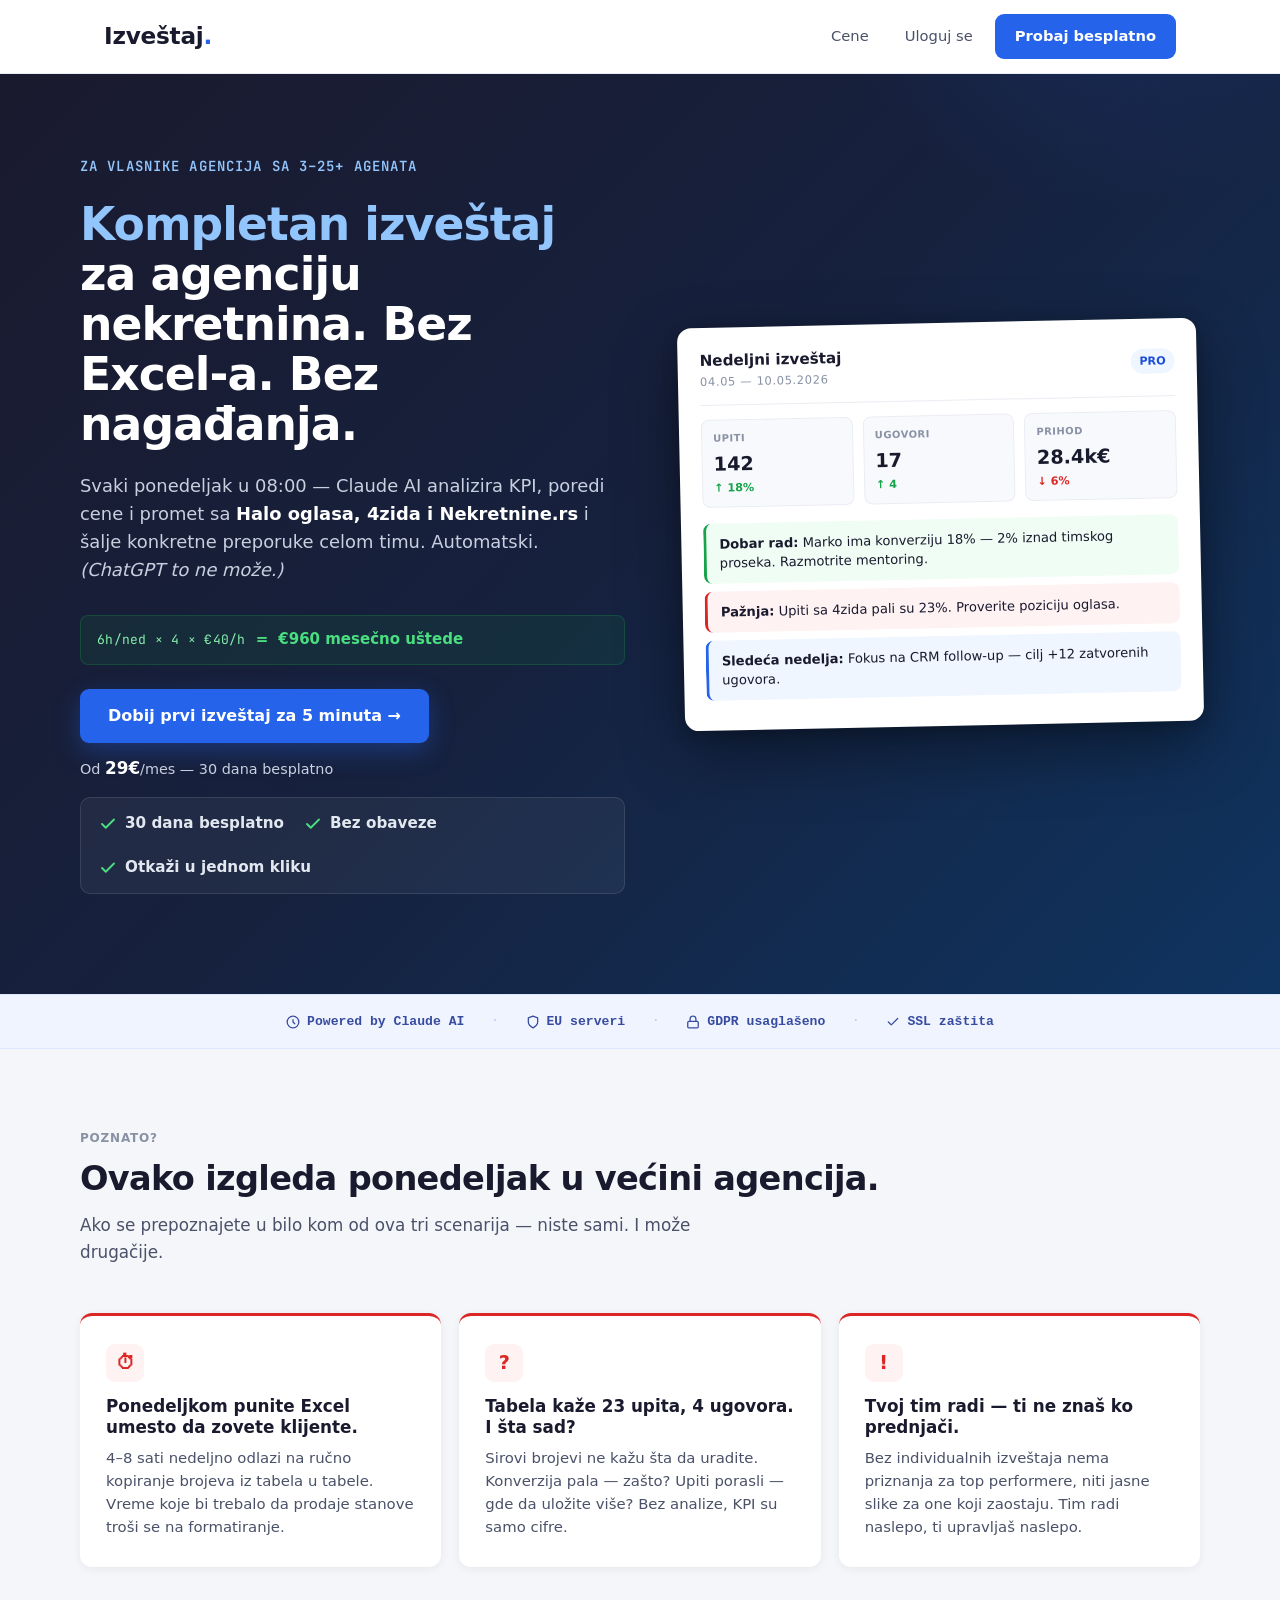
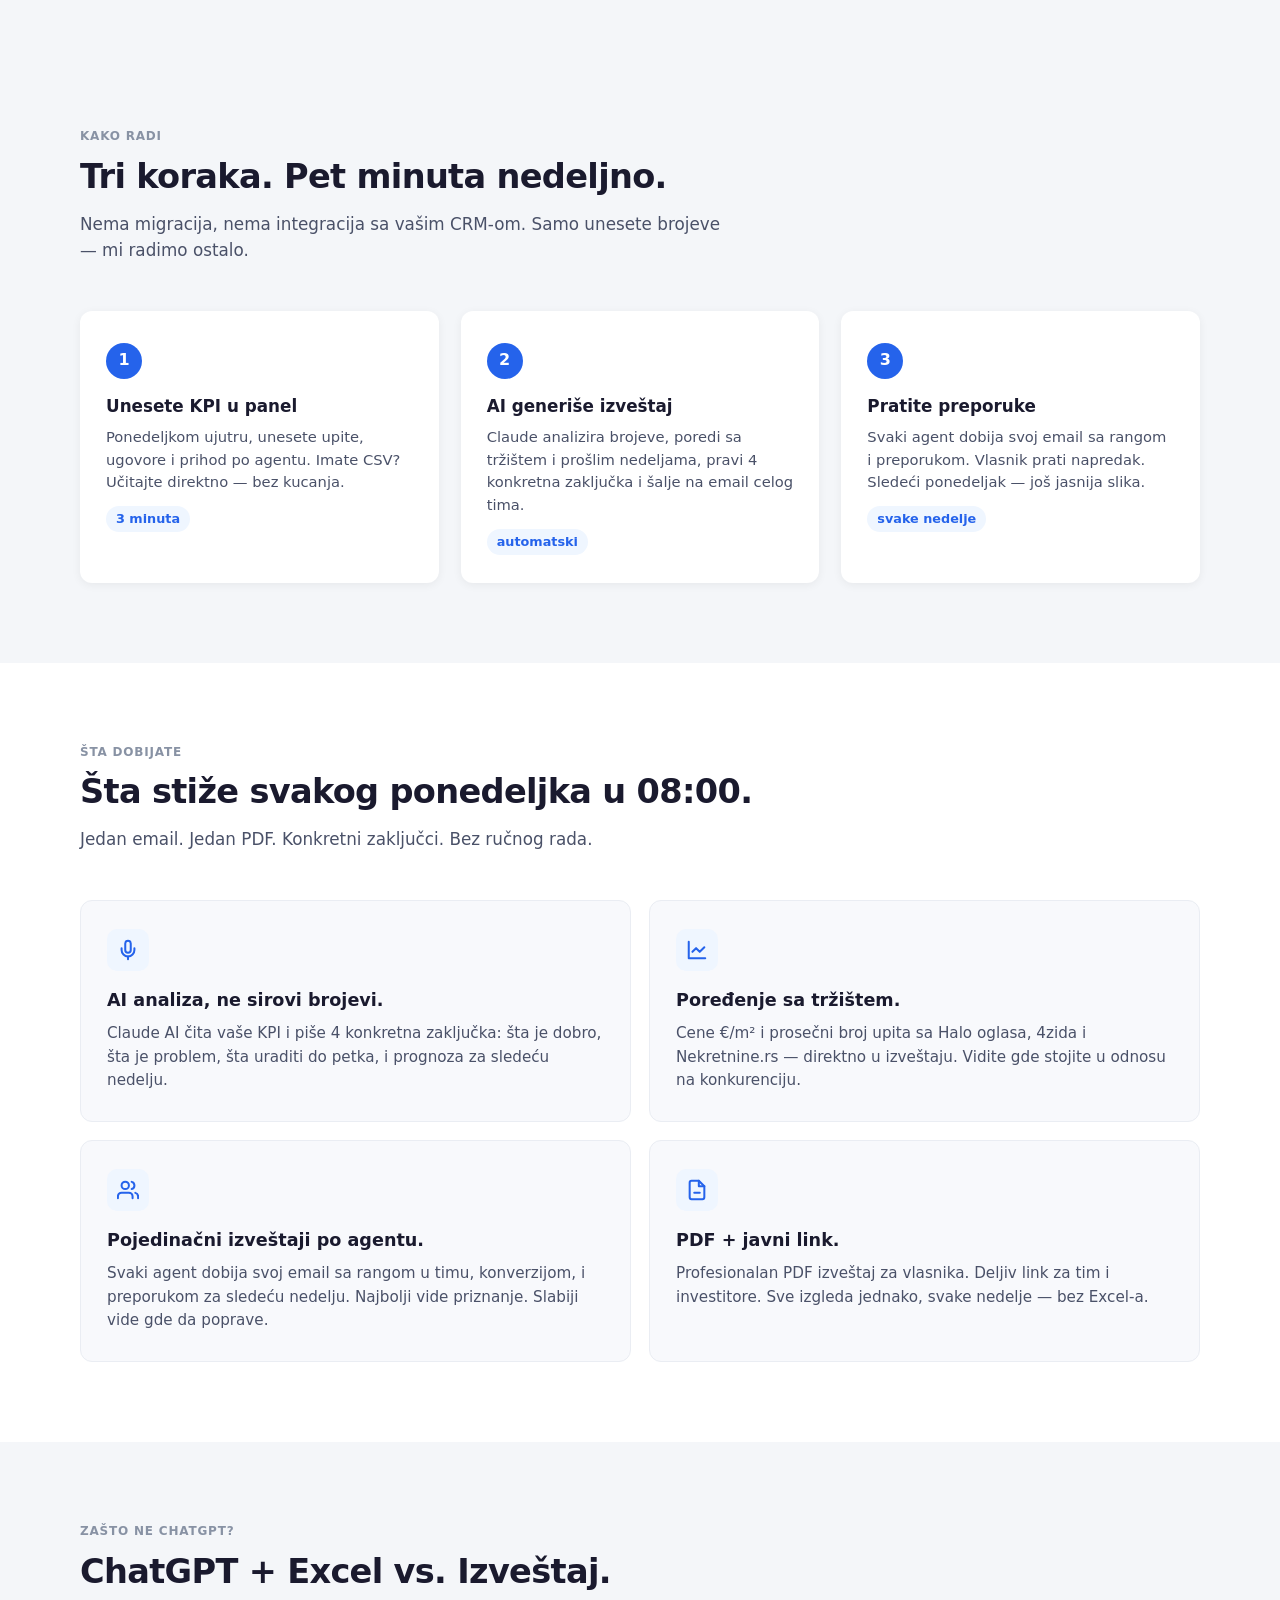
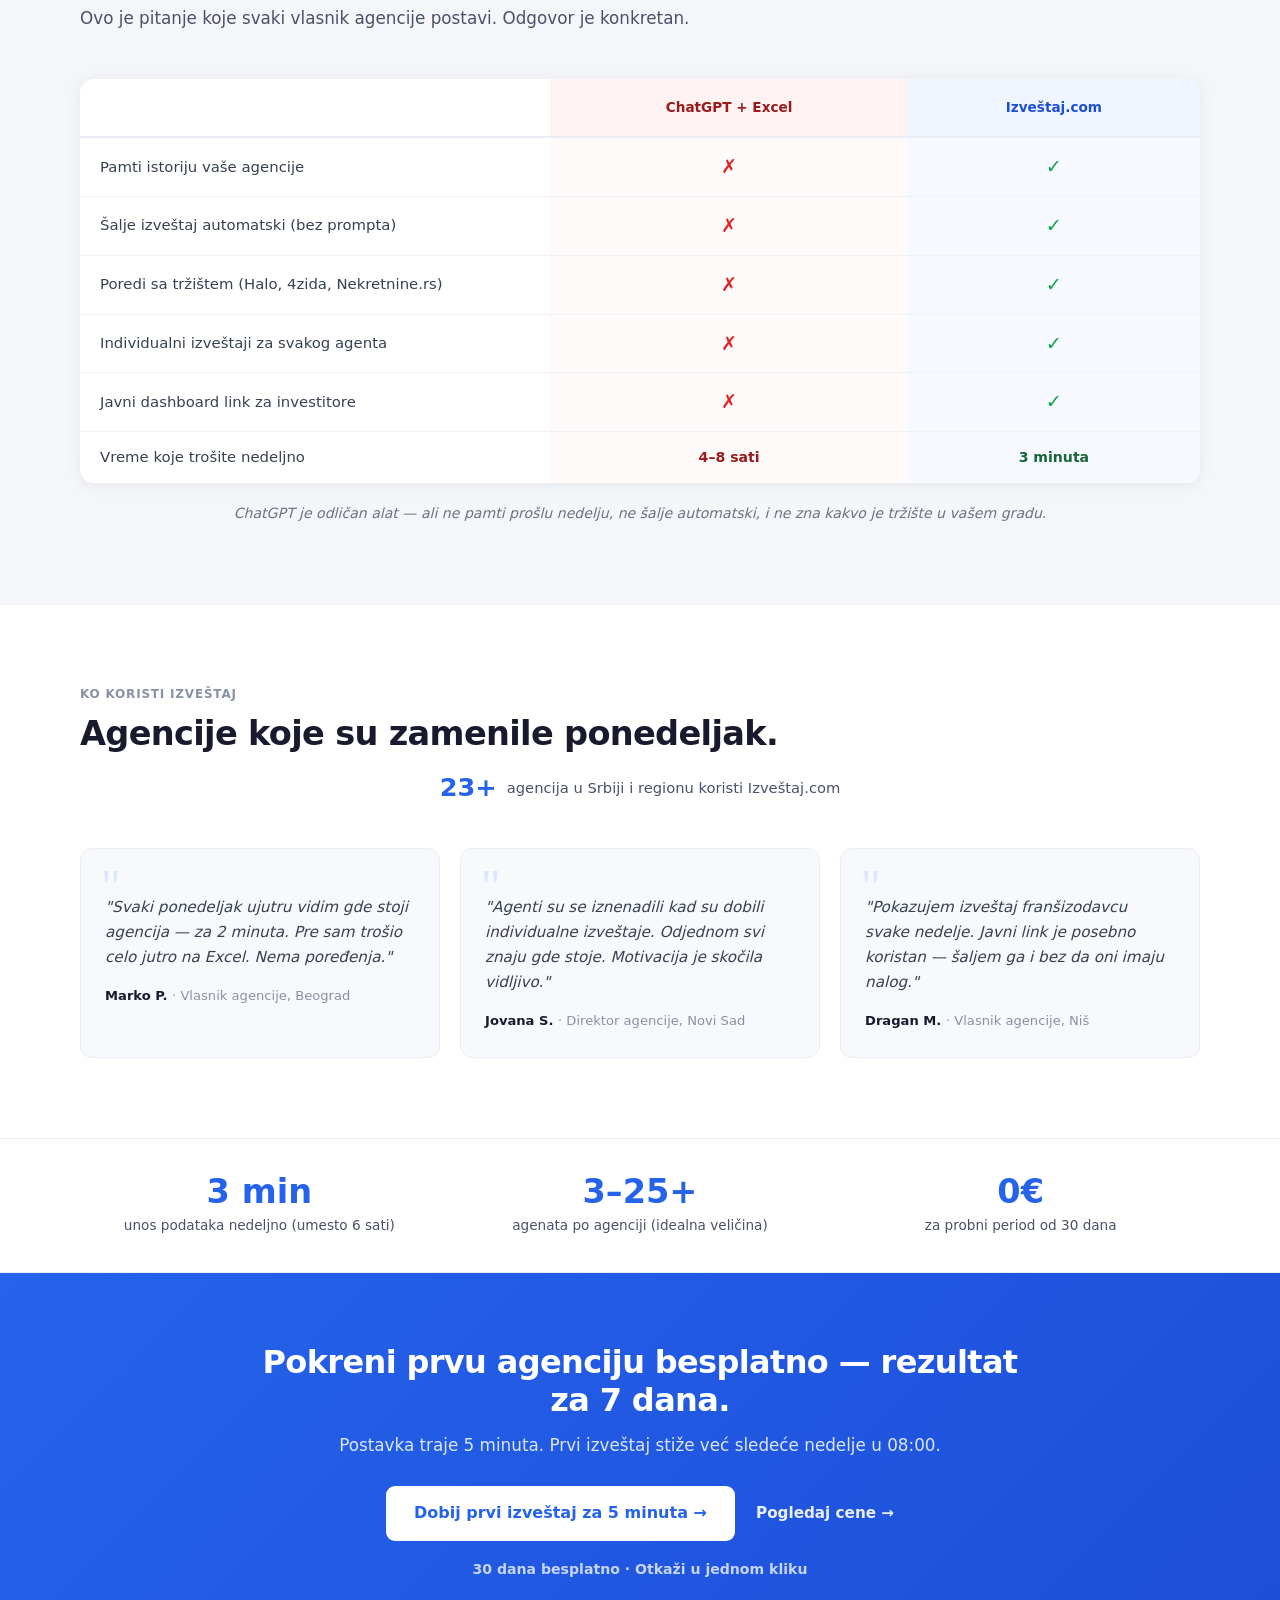
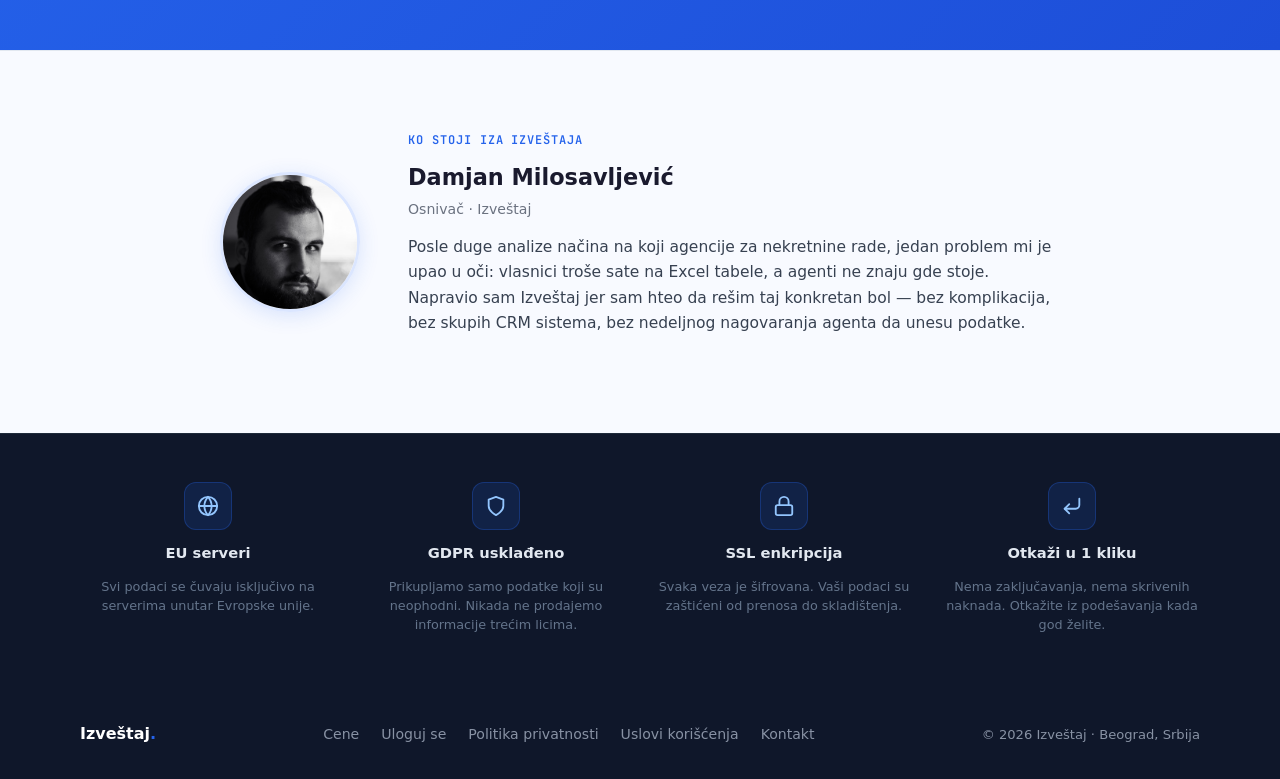
==== commit 37ae6051: "copy: signal larger agency support with 3-25+ on landing page Hero eyebrow, meta description and str" ====
--- a/web/index.html
+++ b/web/index.html
@@ -4,7 +4,7 @@
   <meta charset="UTF-8">
   <meta name="viewport" content="width=device-width, initial-scale=1.0">
   <title>Izveštaj — AI nedeljni izveštaj za agencije nekretnina</title>
-  <meta name="description" content="Za vlasnike agencija sa 3–25 agenata: automatski AI nedeljni izveštaj svakog ponedeljka u 08:00. Bez Excel-a. Bez nagađanja. 30 dana besplatno.">
+  <meta name="description" content="Za vlasnike agencija sa 3–25+ agenata: automatski AI nedeljni izveštaj svakog ponedeljka u 08:00. Bez Excel-a. Bez nagađanja. 30 dana besplatno.">
   <link rel="preconnect" href="https://fonts.googleapis.com">
   <link href="https://fonts.googleapis.com/css2?family=JetBrains+Mono:wght@600&display=swap" rel="stylesheet">
   <style>
@@ -473,7 +473,7 @@
   <header class="hero">
     <div class="hero-inner">
       <div>
-        <span class="hero-eyebrow">Za vlasnike agencija sa 3–25 agenata</span>
+        <span class="hero-eyebrow">Za vlasnike agencija sa 3–25+ agenata</span>
         <h1><span class="accent">Kompletan izveštaj</span> za agenciju nekretnina. Bez Excel-a. Bez nagađanja.</h1>
         <p class="hero-sub">Svaki ponedeljak u 08:00 — Claude AI analizira KPI, poredi cene i promet sa <strong>Halo oglasa, 4zida i Nekretnine.rs</strong> i šalje konkretne preporuke celom timu. Automatski. <em>(ChatGPT to ne može.)</em></p>
         <div class="hero-roi">
@@ -797,7 +797,7 @@
         <div class="strip-label">unos podataka nedeljno (umesto 6 sati)</div>
       </div>
       <div class="strip-stat">
-        <div class="strip-num">3–25</div>
+        <div class="strip-num">3–25+</div>
         <div class="strip-label">agenata po agenciji (idealna veličina)</div>
       </div>
       <div class="strip-stat">
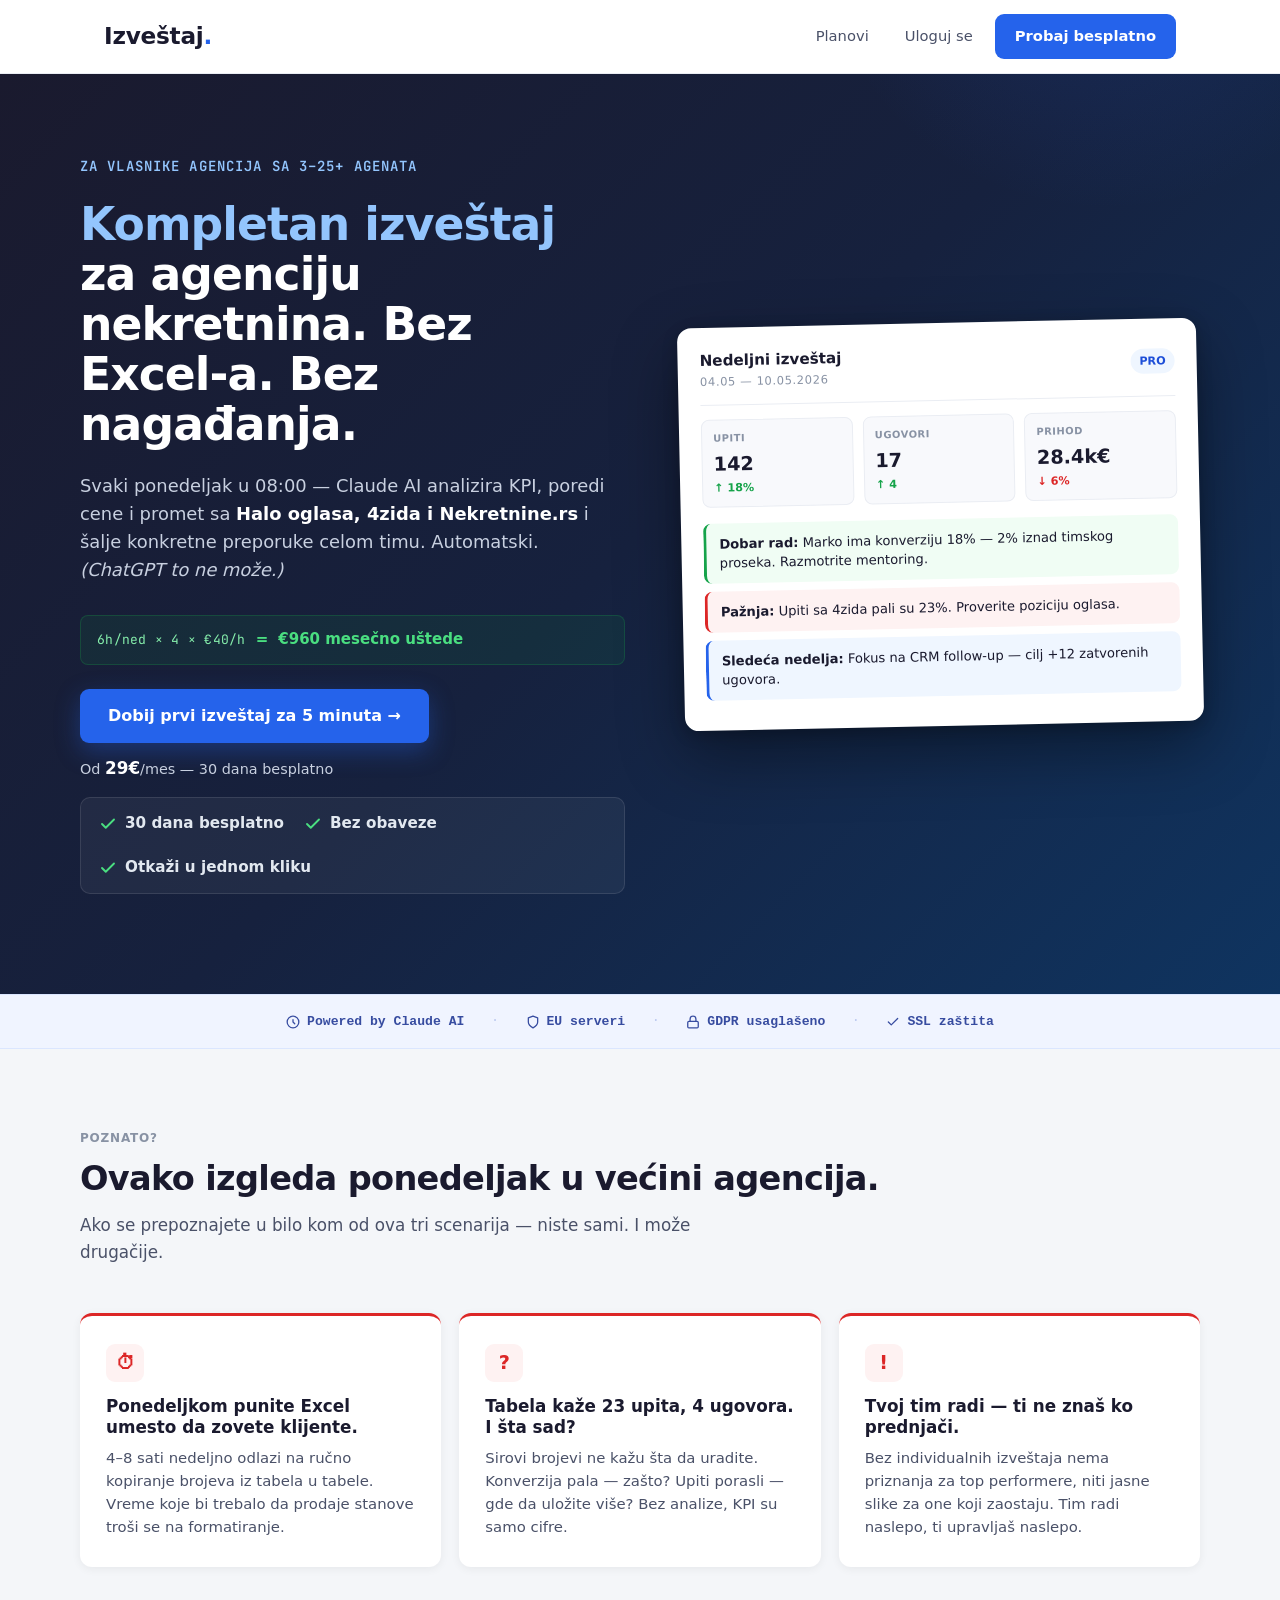
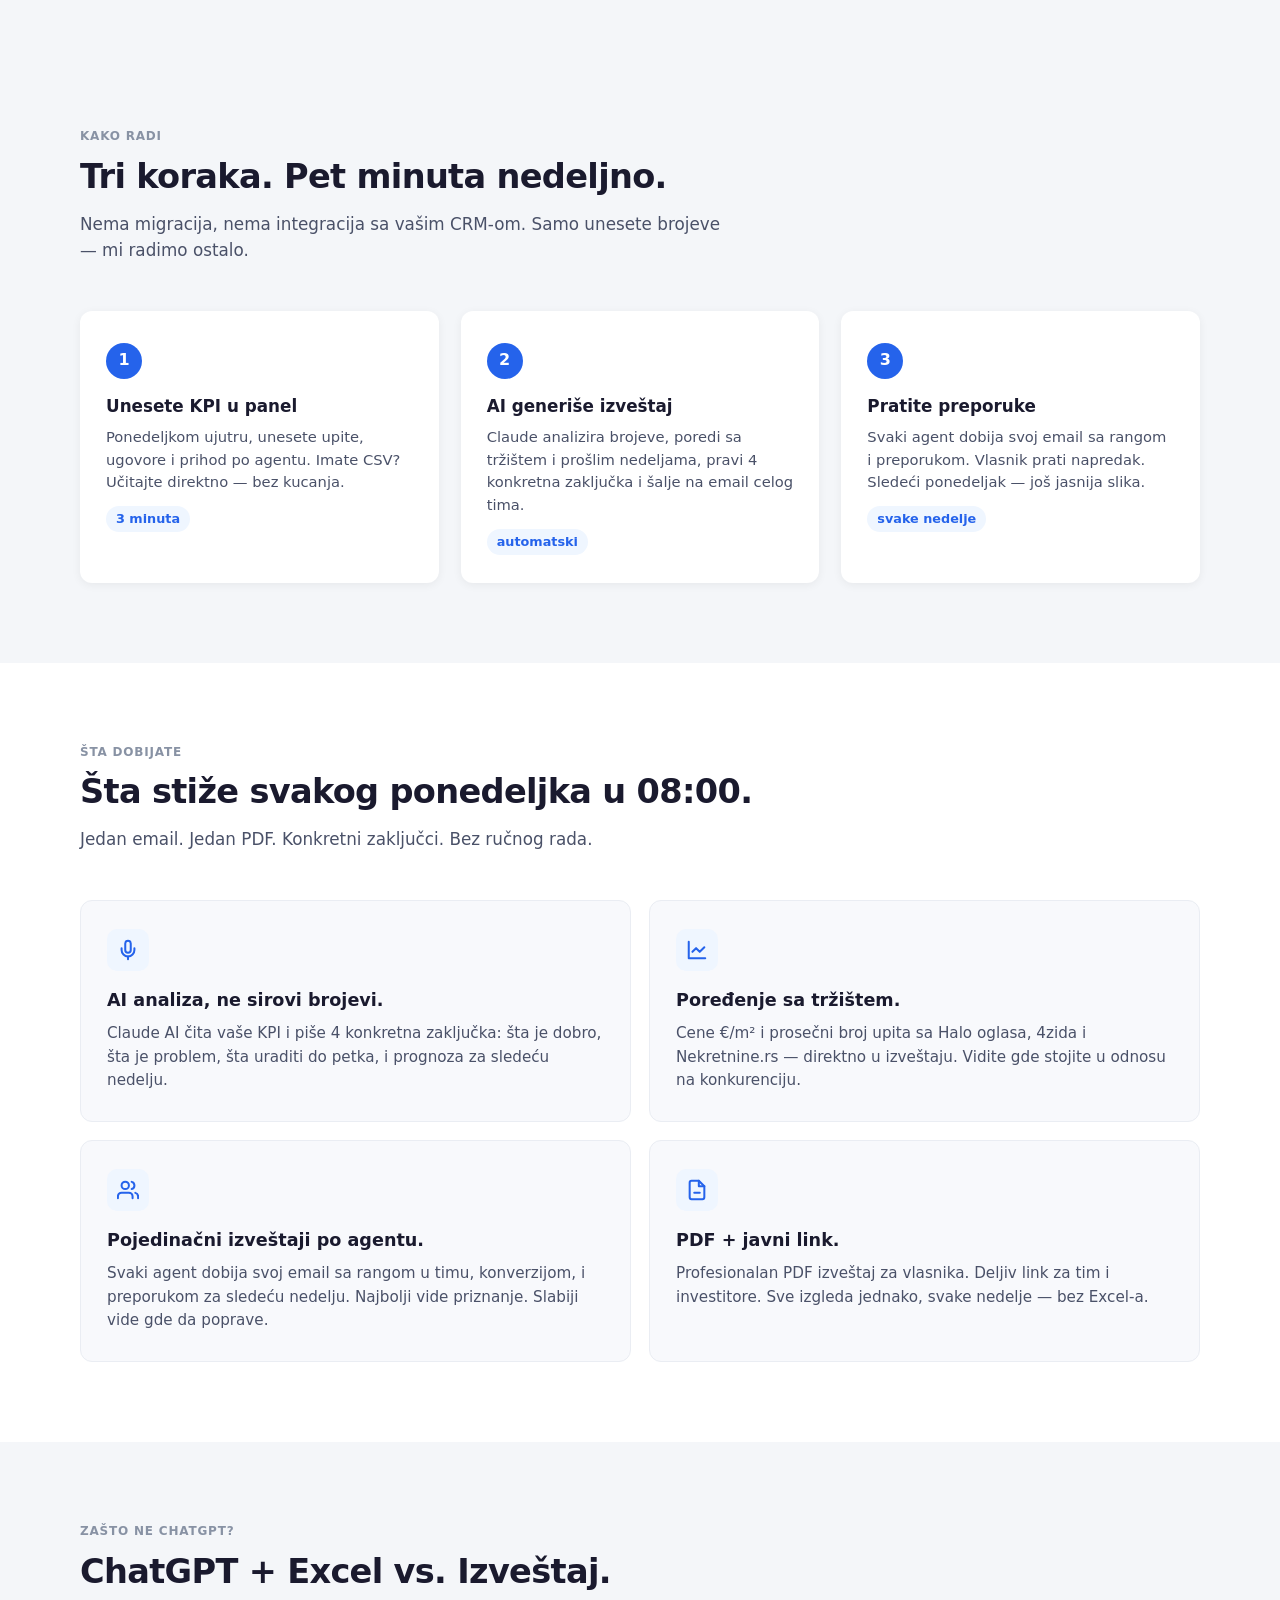
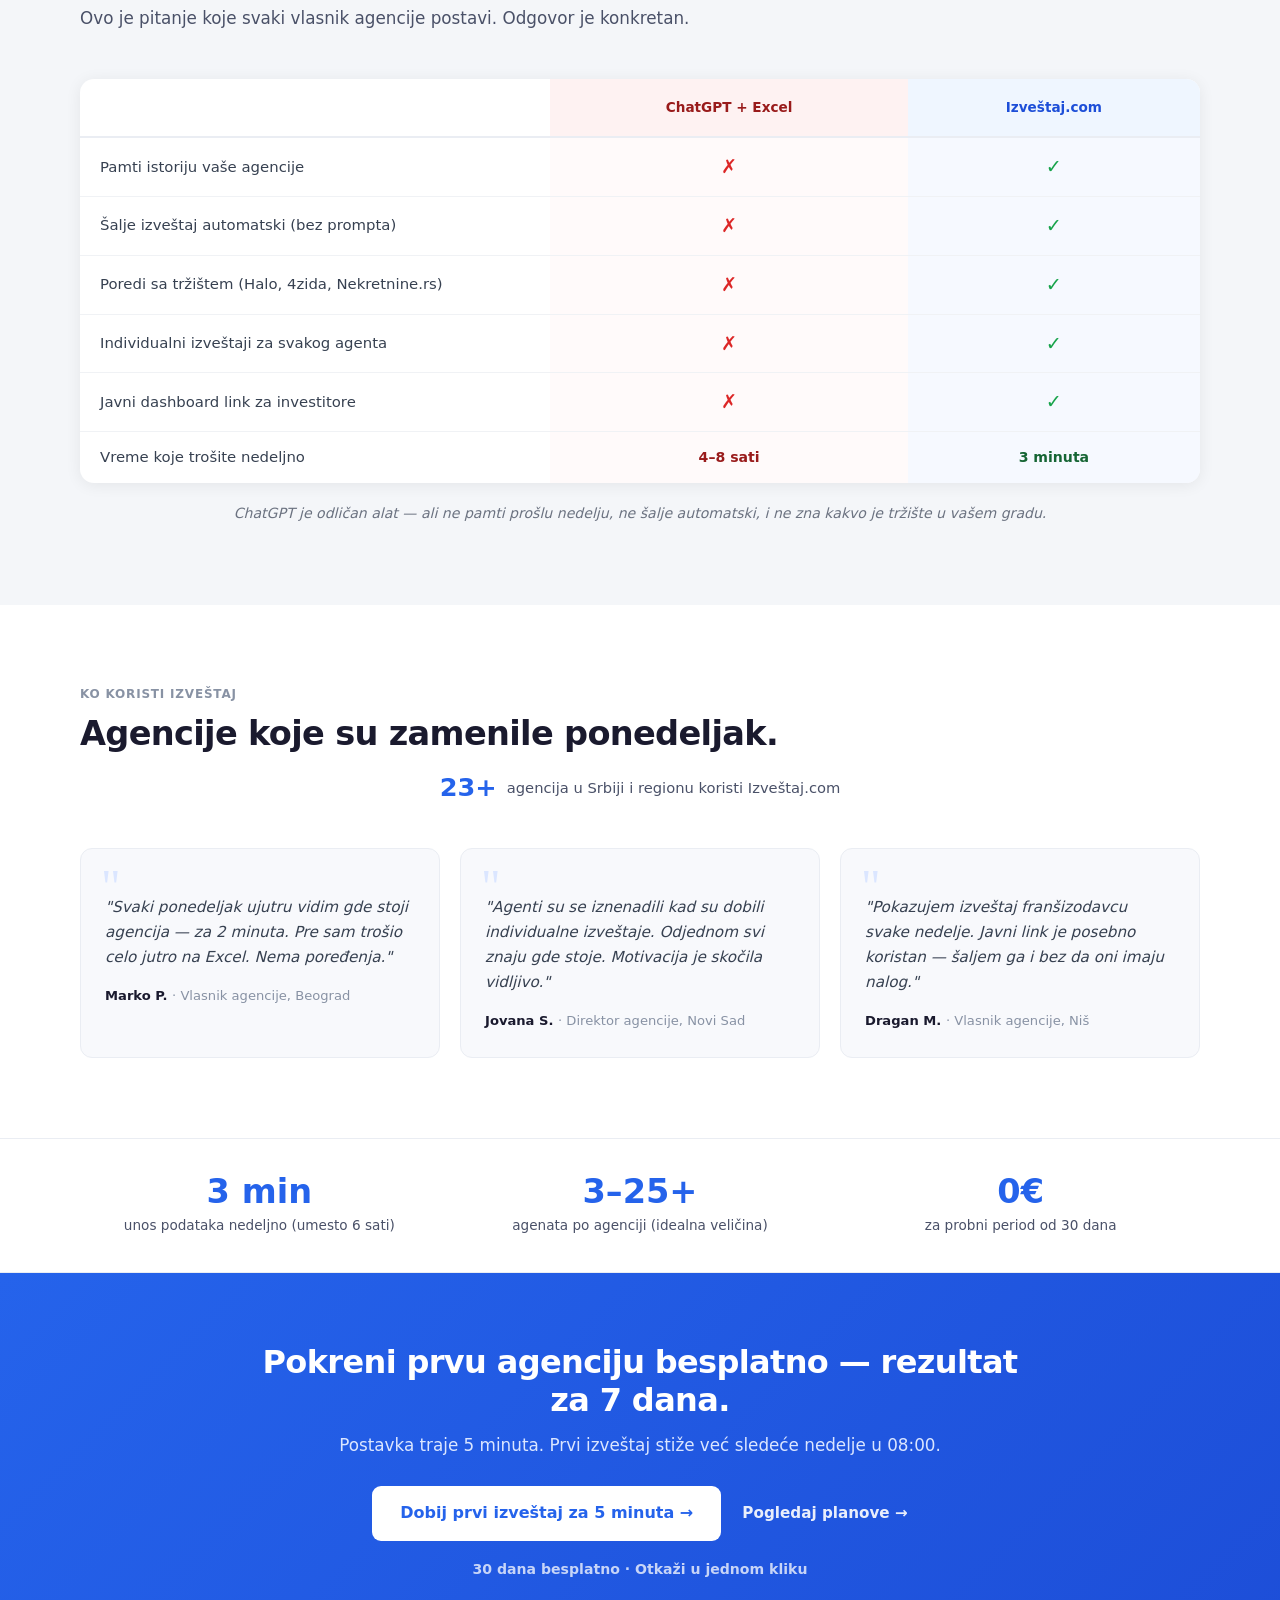
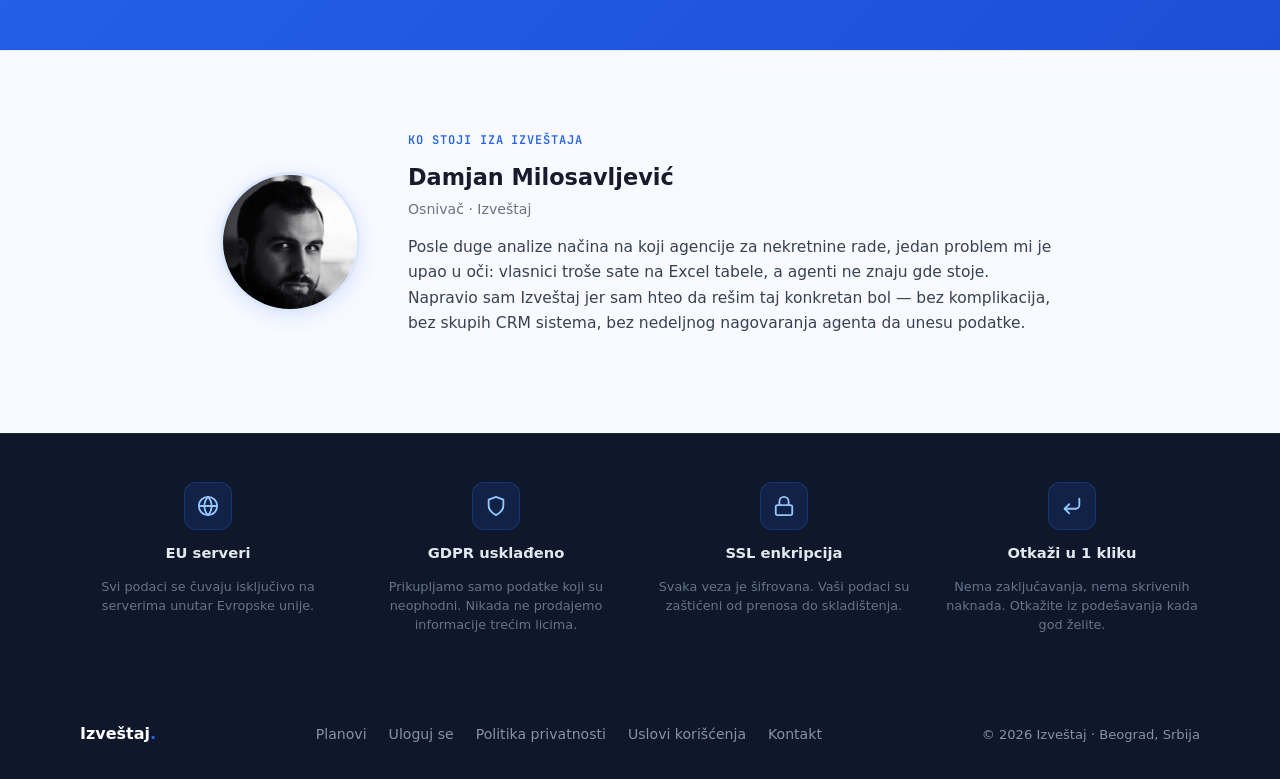
==== commit fa20b45c: "fix: email confirmation auto-login, shorter public link, UI tweaks - Add flowType: 'implicit' to Sup" ====
--- a/web/index.html
+++ b/web/index.html
@@ -2,6 +2,7 @@
 <html lang="sr">
 <head>
   <meta charset="UTF-8">
+  <link rel="icon" type="image/svg+xml" href="/favicon.svg">
   <meta name="viewport" content="width=device-width, initial-scale=1.0">
   <title>Izveštaj — AI nedeljni izveštaj za agencije nekretnina</title>
   <meta name="description" content="Za vlasnike agencija sa 3–25+ agenata: automatski AI nedeljni izveštaj svakog ponedeljka u 08:00. Bez Excel-a. Bez nagađanja. 30 dana besplatno.">
@@ -452,7 +453,7 @@
     <div class="nav-inner">
       <a href="/" class="brand">Izveštaj<span class="brand-dot">.</span></a>
       <div class="nav-links">
-        <a href="pricing.html" class="nav-link">Cene</a>
+        <a href="pricing.html" class="nav-link">Planovi</a>
         <a href="app.html" class="nav-link">Uloguj se</a>
         <a href="register.html?plan=pro" class="btn btn-primary">Probaj besplatno</a>
       </div>
@@ -464,7 +465,7 @@
 
   <!-- Mobile menu -->
   <div class="mobile-menu" id="mobile-menu">
-    <a href="pricing.html" class="nav-link">Cene</a>
+    <a href="pricing.html" class="nav-link">Planovi</a>
     <a href="app.html" class="nav-link">Uloguj se</a>
     <a href="register.html?plan=pro" class="btn btn-primary">Probaj besplatno</a>
   </div>
@@ -814,7 +815,7 @@
       <p>Postavka traje 5 minuta. Prvi izveštaj stiže već sledeće nedelje u 08:00.</p>
       <div>
         <a href="register.html?plan=pro" class="btn btn-primary btn-lg">Dobij prvi izveštaj za 5 minuta →</a>
-        <a href="pricing.html" class="cta-secondary">Pogledaj cene →</a>
+        <a href="pricing.html" class="cta-secondary">Pogledaj planove →</a>
       </div>
       <div class="cta-guarantee">30 dana besplatno · Otkaži u jednom kliku</div>
     </div>
@@ -874,7 +875,7 @@
     <div class="footer-inner">
       <div class="footer-brand">Izveštaj<span style="color:#2563eb;">.</span></div>
       <div class="footer-links">
-        <a href="pricing.html">Cene</a>
+        <a href="pricing.html">Planovi</a>
         <a href="app.html">Uloguj se</a>
         <a href="privacy.html">Politika privatnosti</a>
         <a href="terms.html">Uslovi korišćenja</a>
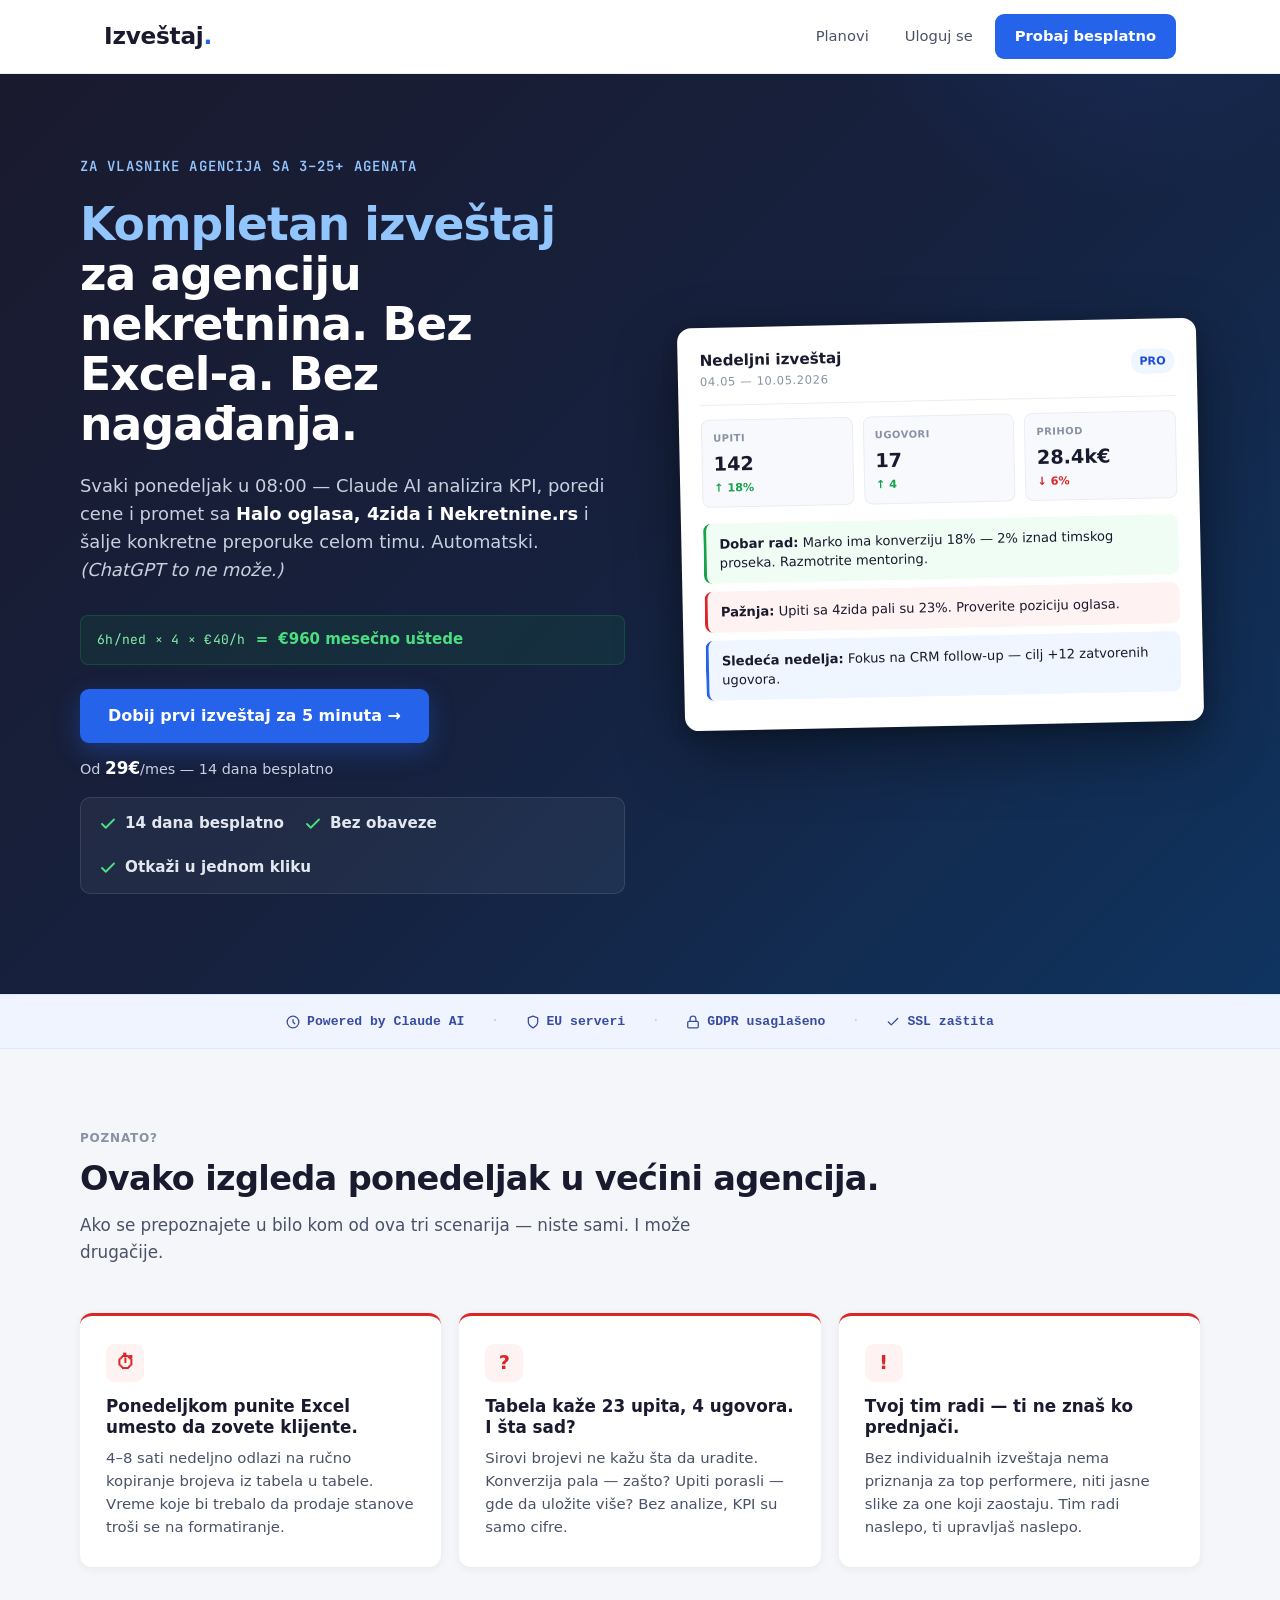
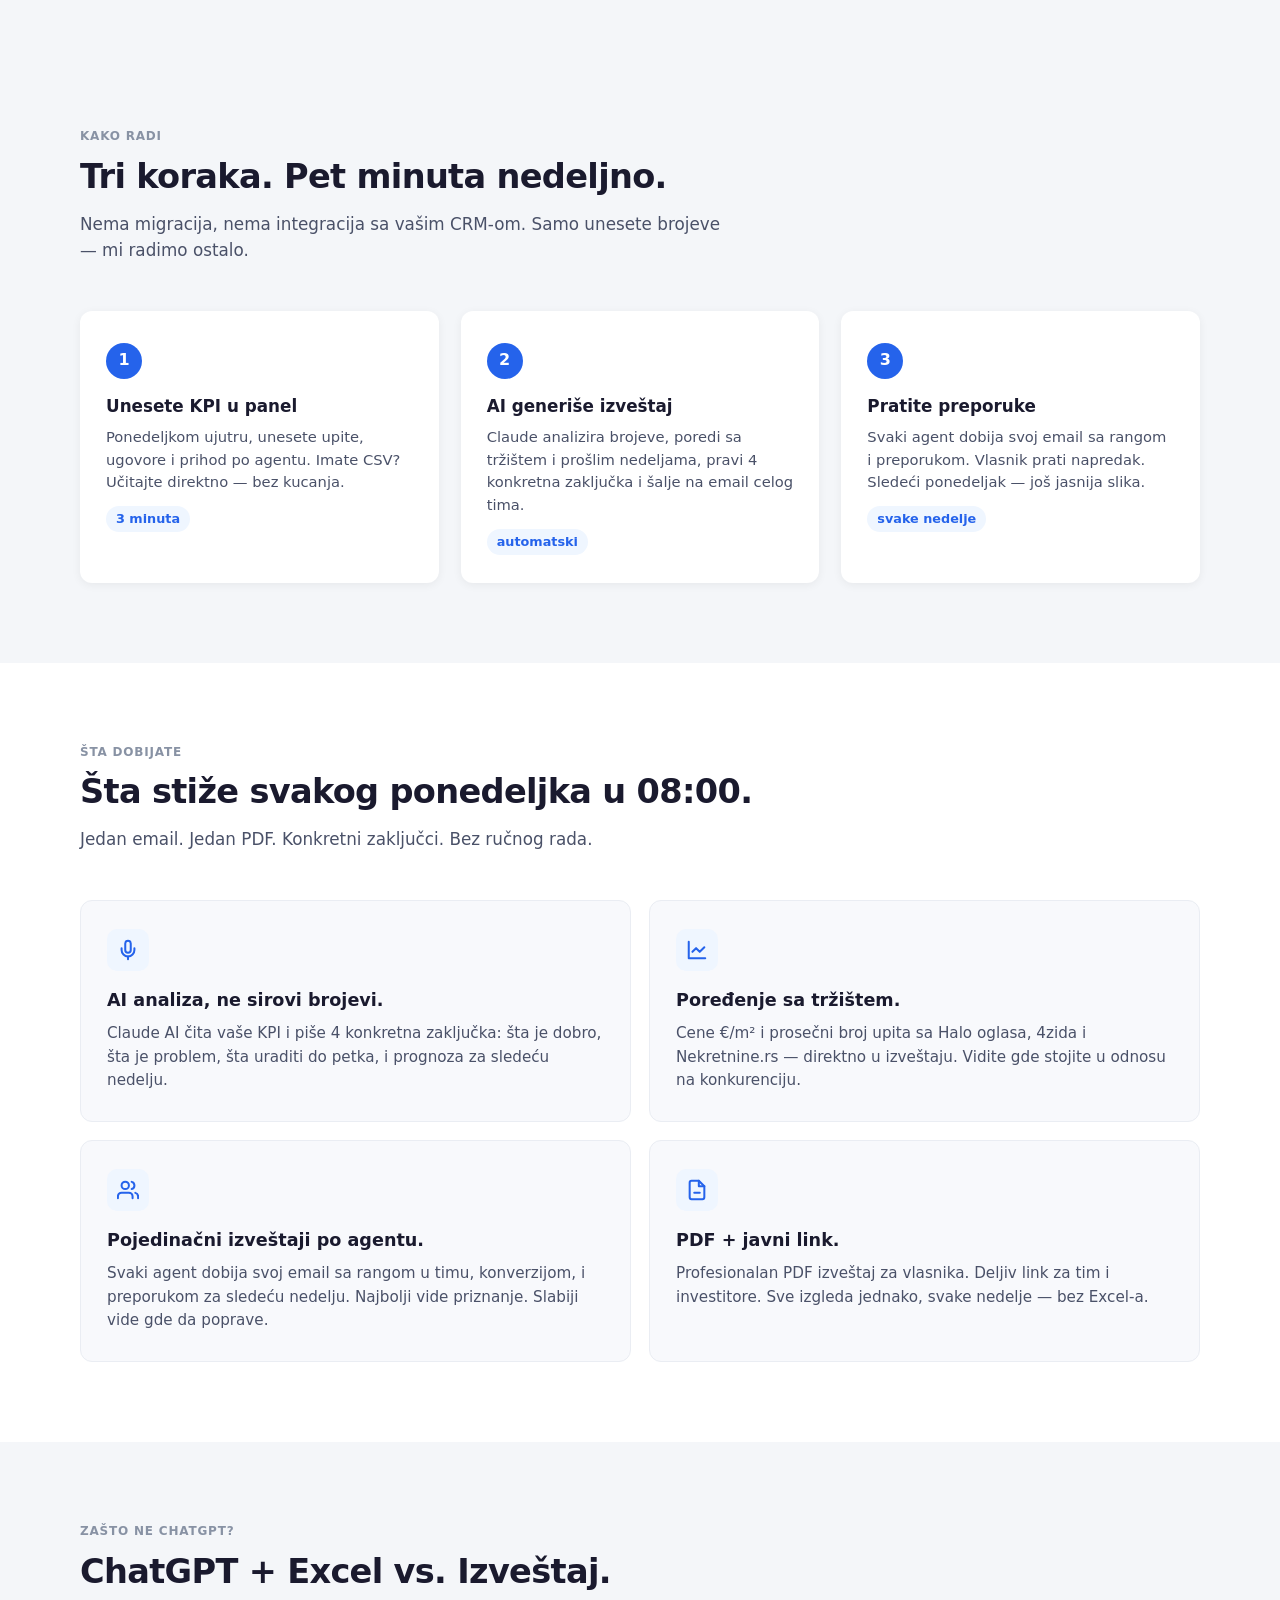
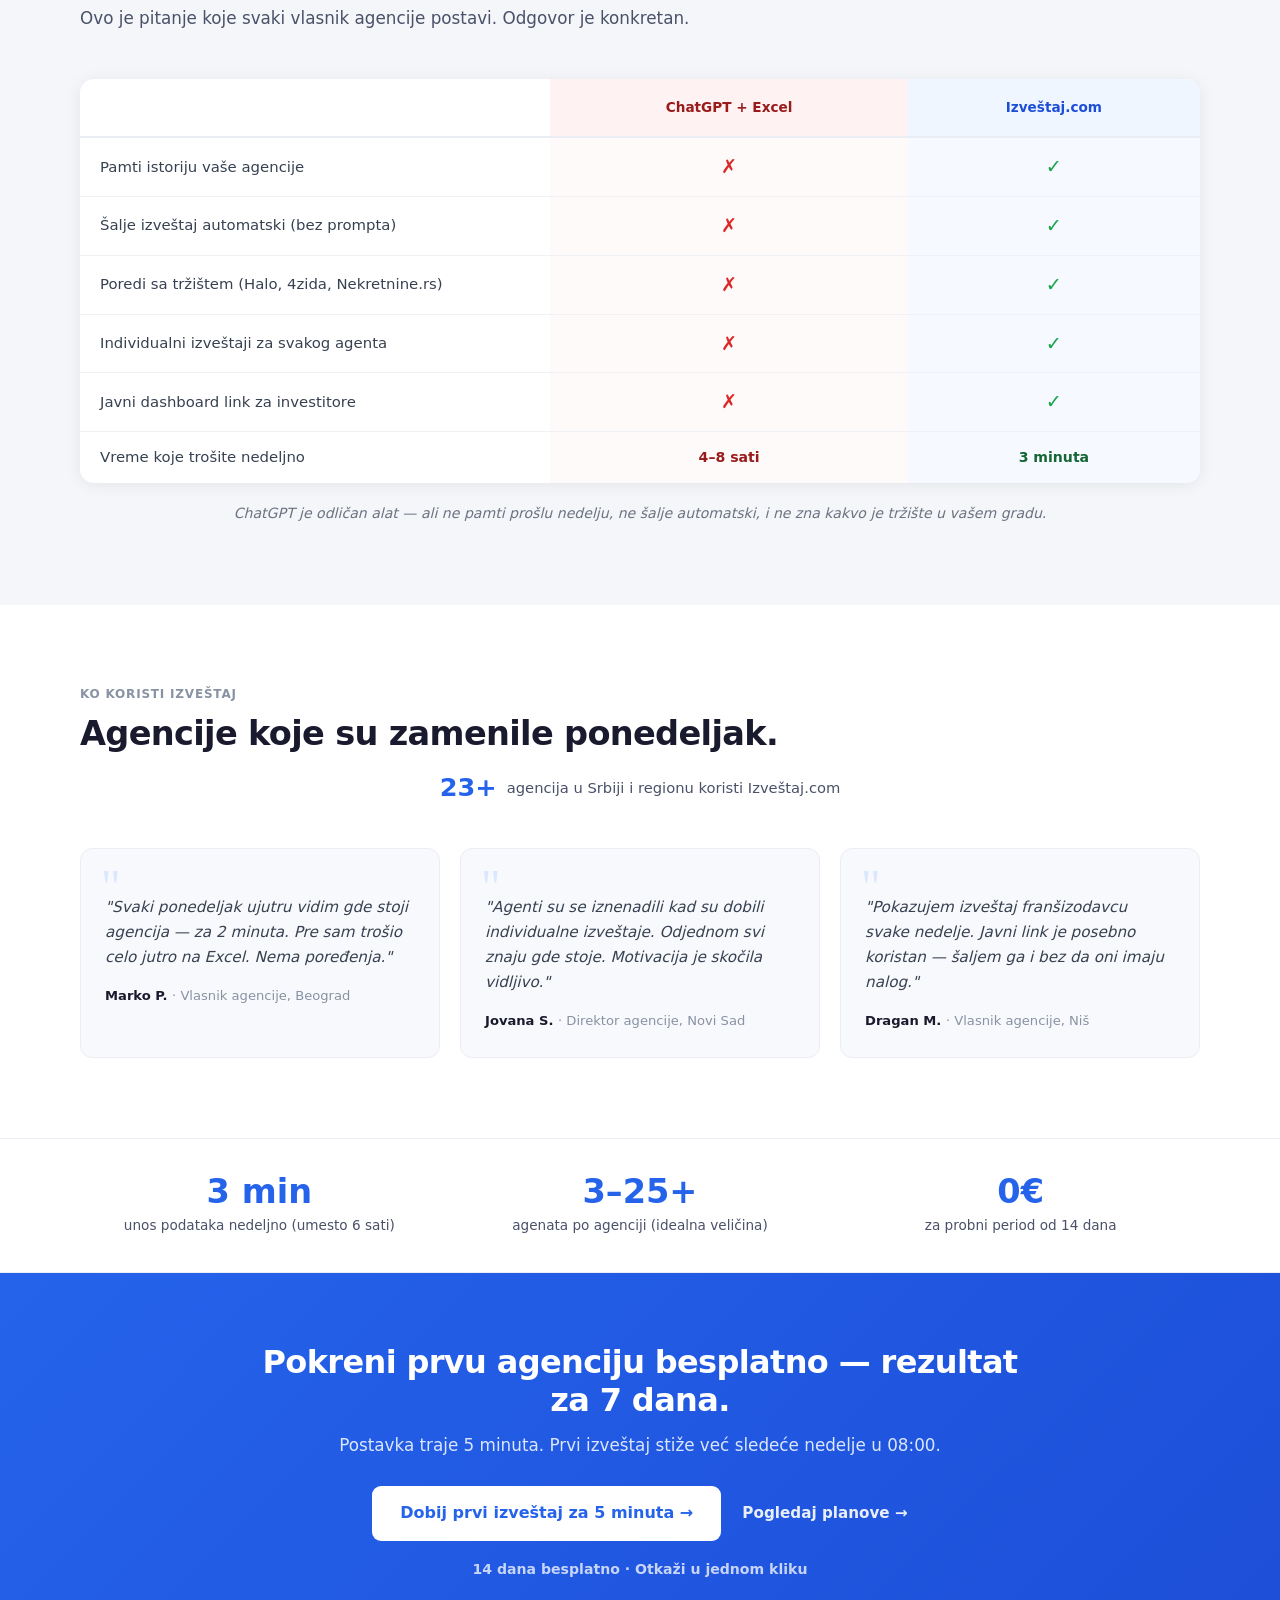
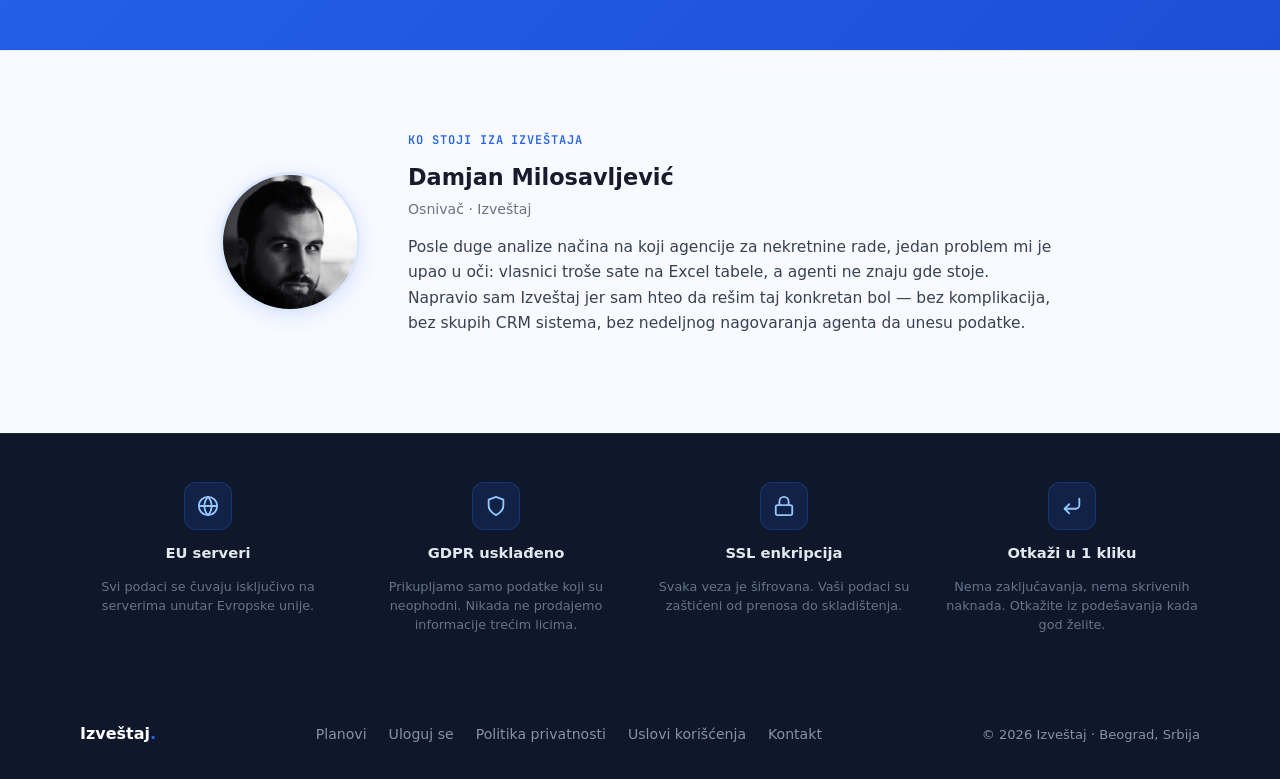
==== commit 66e96d25: "feat: change trial period from 30 to 14 days across all plans - Update all frontend text and meta de" ====
--- a/web/index.html
+++ b/web/index.html
@@ -3,9 +3,10 @@
 <head>
   <meta charset="UTF-8">
   <link rel="icon" type="image/svg+xml" href="/favicon.svg">
-  <meta name="viewport" content="width=device-width, initial-scale=1.0">
+  <meta name="viewport" content="width=device-width, initial-scale=1.0, viewport-fit=cover">
+  <link rel="stylesheet" href="css/responsive.css">
   <title>Izveštaj — AI nedeljni izveštaj za agencije nekretnina</title>
-  <meta name="description" content="Za vlasnike agencija sa 3–25+ agenata: automatski AI nedeljni izveštaj svakog ponedeljka u 08:00. Bez Excel-a. Bez nagađanja. 30 dana besplatno.">
+  <meta name="description" content="Za vlasnike agencija sa 3–25+ agenata: automatski AI nedeljni izveštaj svakog ponedeljka u 08:00. Bez Excel-a. Bez nagađanja. 14 dana besplatno.">
   <link rel="preconnect" href="https://fonts.googleapis.com">
   <link href="https://fonts.googleapis.com/css2?family=JetBrains+Mono:wght@600&display=swap" rel="stylesheet">
   <style>
@@ -426,24 +427,41 @@
       .founder-inner { flex-direction: column; align-items: flex-start; gap: 28px; }
     }
     @media (max-width: 600px) {
-      .hero { padding: 56px 22px 72px; }
-      .hero h1 { font-size: 1.95rem; }
+      .hero { padding: 48px 20px 64px; }
+      .hero h1 { font-size: clamp(1.7rem, 7vw, 1.95rem); }
       .hero-sub { font-size: 1rem; }
+      .hero-cta-row { flex-direction: column; align-items: stretch; }
       .hero-cta-row .btn-lg { width: 100%; min-height: 52px; text-align: center; }
       .hero-risk { flex-direction: column; gap: 14px; align-items: flex-start; }
       .hero-inner .mockup { display: none; }
-      .section { padding: 60px 22px; }
-      .section h2 { font-size: 1.7rem; }
+      .section { padding: 56px 20px; }
+      .section h2 { font-size: clamp(1.4rem, 5.5vw, 1.7rem); }
       .strip-inner { grid-template-columns: 1fr; gap: 18px; }
-      .trust-strip-inner { grid-template-columns: 1fr 1fr; gap: 20px; }
-      .cta-band h2 { font-size: 1.55rem; }
+      .cta-band { padding: 44px 20px; }
+      .cta-band h2 { font-size: clamp(1.25rem, 5vw, 1.55rem); }
       .cta-secondary { display: block; margin: 16px 0 0 0; }
       .footer-inner { flex-direction: column; text-align: center; }
+      .footer-links { flex-wrap: wrap; justify-content: center; }
       .comp-table { display: none; }
       .comp-mobile { display: block; }
       .comp-table th, .comp-table td { padding: 11px 12px; font-size: 0.85rem; }
       .trust-sep { display: none; }
     }
+    @media (max-width: 480px) {
+      .trust-strip-inner { grid-template-columns: 1fr; gap: 18px; text-align: left; }
+      .hero { padding: 40px 18px 56px; }
+      .section { padding: 44px 18px; }
+    }
+
+    /* Hamburger X animacija kada je meni otvoren */
+    .hamburger.open span:nth-child(1) { transform: translateY(7px) rotate(45deg); }
+    .hamburger.open span:nth-child(2) { opacity: 0; }
+    .hamburger.open span:nth-child(3) { transform: translateY(-7px) rotate(-45deg); }
+    .hamburger { transition: transform 0.15s; }
+    .hamburger span { transform-origin: center; }
+
+    /* Mobilni meni — backdrop + lock scrolla */
+    body.menu-open { overflow: hidden; }
   </style>
 </head>
 <body>
@@ -484,12 +502,12 @@
         </div>
         <div class="hero-cta-row">
           <a href="register.html?plan=pro" class="btn btn-primary btn-lg">Dobij prvi izveštaj za 5 minuta →</a>
-          <span class="hero-price-hint">Od <strong>29€</strong>/mes — 30 dana besplatno</span>
+          <span class="hero-price-hint">Od <strong>29€</strong>/mes — 14 dana besplatno</span>
         </div>
         <div class="hero-risk">
           <div class="hero-risk-item">
             <svg width="18" height="18" viewBox="0 0 24 24" fill="none" stroke="currentColor" stroke-width="2.5" stroke-linecap="round" stroke-linejoin="round"><polyline points="20 6 9 17 4 12"/></svg>
-            30 dana besplatno
+            14 dana besplatno
           </div>
           <div class="hero-risk-item">
             <svg width="18" height="18" viewBox="0 0 24 24" fill="none" stroke="currentColor" stroke-width="2.5" stroke-linecap="round" stroke-linejoin="round"><polyline points="20 6 9 17 4 12"/></svg>
@@ -803,7 +821,7 @@
       </div>
       <div class="strip-stat">
         <div class="strip-num">0€</div>
-        <div class="strip-label">za probni period od 30 dana</div>
+        <div class="strip-label">za probni period od 14 dana</div>
       </div>
     </div>
   </section>
@@ -817,7 +835,7 @@
         <a href="register.html?plan=pro" class="btn btn-primary btn-lg">Dobij prvi izveštaj za 5 minuta →</a>
         <a href="pricing.html" class="cta-secondary">Pogledaj planove →</a>
       </div>
-      <div class="cta-guarantee">30 dana besplatno · Otkaži u jednom kliku</div>
+      <div class="cta-guarantee">14 dana besplatno · Otkaži u jednom kliku</div>
     </div>
   </section>
 
@@ -889,10 +907,16 @@
     const btn  = document.getElementById('hamburger-btn');
     const menu = document.getElementById('mobile-menu');
     btn.addEventListener('click', () => {
-      menu.classList.toggle('open');
+      const isOpen = menu.classList.toggle('open');
+      btn.classList.toggle('open', isOpen);
+      document.body.classList.toggle('menu-open', isOpen);
     });
     menu.querySelectorAll('a').forEach(a => {
-      a.addEventListener('click', () => menu.classList.remove('open'));
+      a.addEventListener('click', () => {
+        menu.classList.remove('open');
+        btn.classList.remove('open');
+        document.body.classList.remove('menu-open');
+      });
     });
 
     // Testimonials carousel dots
--- a/web/css/responsive.css
+++ b/web/css/responsive.css
@@ -0,0 +1,87 @@
+/* responsive.css — globalni sloj za telefon i tablet
+ * Breakpointi:
+ *   --bp-phone:  640px
+ *   --bp-tablet: 900px
+ *   --bp-desk:   1180px
+ * Linkuje se PRE inline <style> tagova u svakoj HTML, da inline pravila imaju prednost gde treba.
+ */
+
+:root {
+  --bp-phone: 640px;
+  --bp-tablet: 900px;
+  --bp-desk: 1180px;
+  --tap: 44px;
+  --nav-h: 64px;
+}
+
+/* Sprečava Safari da uveća font na rotaciji u landscape */
+html {
+  -webkit-text-size-adjust: 100%;
+  text-size-adjust: 100%;
+}
+
+/* Globalni tampon protiv horizontalnog "šetanja" */
+html {
+  overflow-x: hidden;
+}
+body {
+  max-width: 100%;
+  overflow-x: hidden;
+  position: relative; /* bez ovoga overflow-x: hidden ne radi u nekim browserima */
+}
+
+/* Sva media automatski responsive */
+img, video, iframe, svg {
+  max-width: 100%;
+}
+img, video {
+  height: auto;
+}
+
+/* Najčešći uzrok overflow-a: flex/grid item sa dugim tekstom ne ume da se skupi.
+ * Postavlja se min-width: 0 na direktne potomke flex/grid kontejnera. */
+.flex > *, .grid > *,
+[style*="display: flex"] > *,
+[style*="display:flex"] > * {
+  min-width: 0;
+}
+
+/* Fluid tipografija — koristi se opciono, dodavanjem klase */
+.h1-fluid { font-size: clamp(1.9rem, 5.5vw, 2.85rem); line-height: 1.15; }
+.h2-fluid { font-size: clamp(1.45rem, 4.2vw, 2.1rem); line-height: 1.2; }
+.h3-fluid { font-size: clamp(1.15rem, 3.2vw, 1.5rem); line-height: 1.3; }
+
+/* Wrapper za tabele — sprečava horizontalni scroll celog ekrana */
+.table-scroll {
+  width: 100%;
+  overflow-x: auto;
+  -webkit-overflow-scrolling: touch;
+  border-radius: 12px;
+}
+.table-scroll > table {
+  min-width: 640px;
+}
+
+/* Tap target minimum na telefonu */
+@media (max-width: 640px) {
+  .btn, button, a.btn, .cta, .primary, .nav-link, .plan-btn, .toggle-btn {
+    min-height: var(--tap);
+  }
+  /* Forme — minimalna visina inputa */
+  input:not([type="checkbox"]):not([type="radio"]),
+  select, textarea {
+    min-height: var(--tap);
+    font-size: 16px; /* sprečava iOS zoom na fokus */
+  }
+}
+
+/* Sigurni okviri za iPhone notch — primenjuju ih elementi sa klasom .safe-bottom */
+.safe-bottom {
+  padding-bottom: max(16px, env(safe-area-inset-bottom));
+}
+
+/* Utility: ne dozvoli da dugačka reč razbije layout */
+.wrap-anywhere {
+  overflow-wrap: anywhere;
+  word-break: break-word;
+}
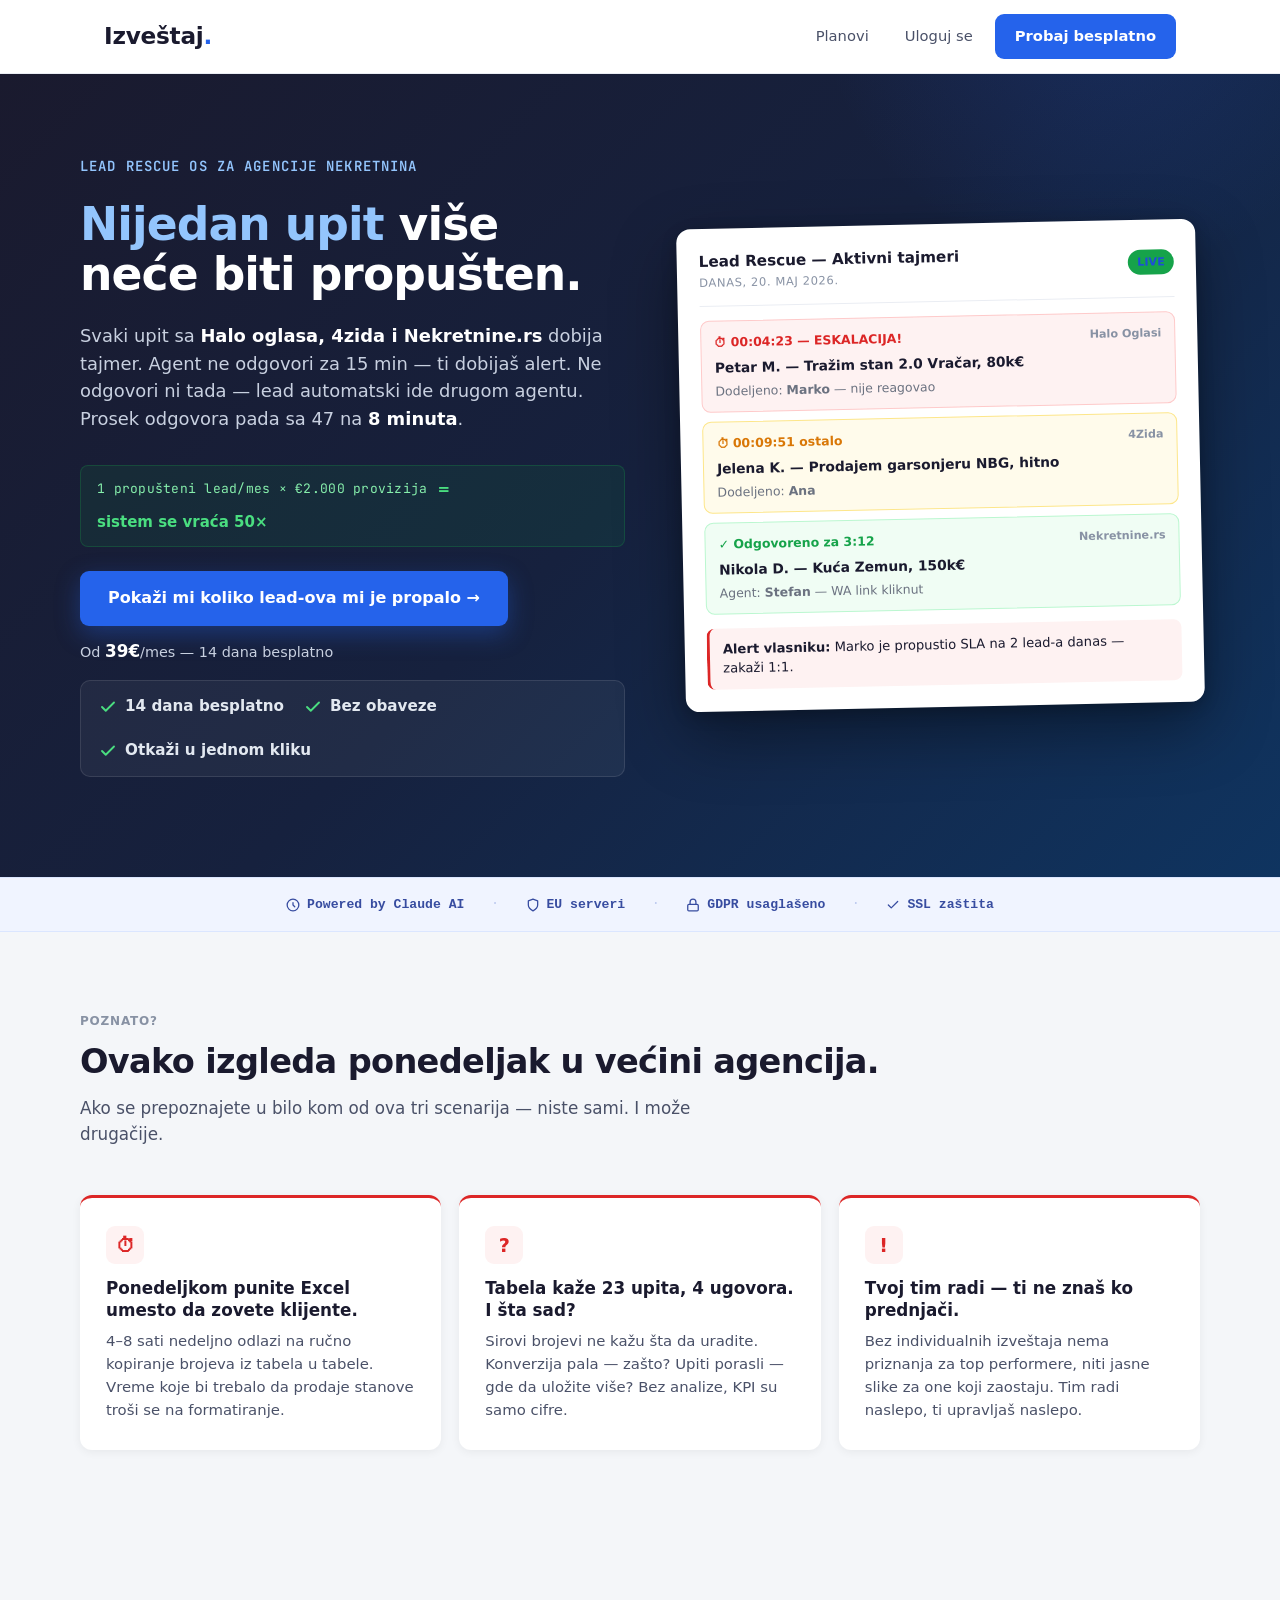
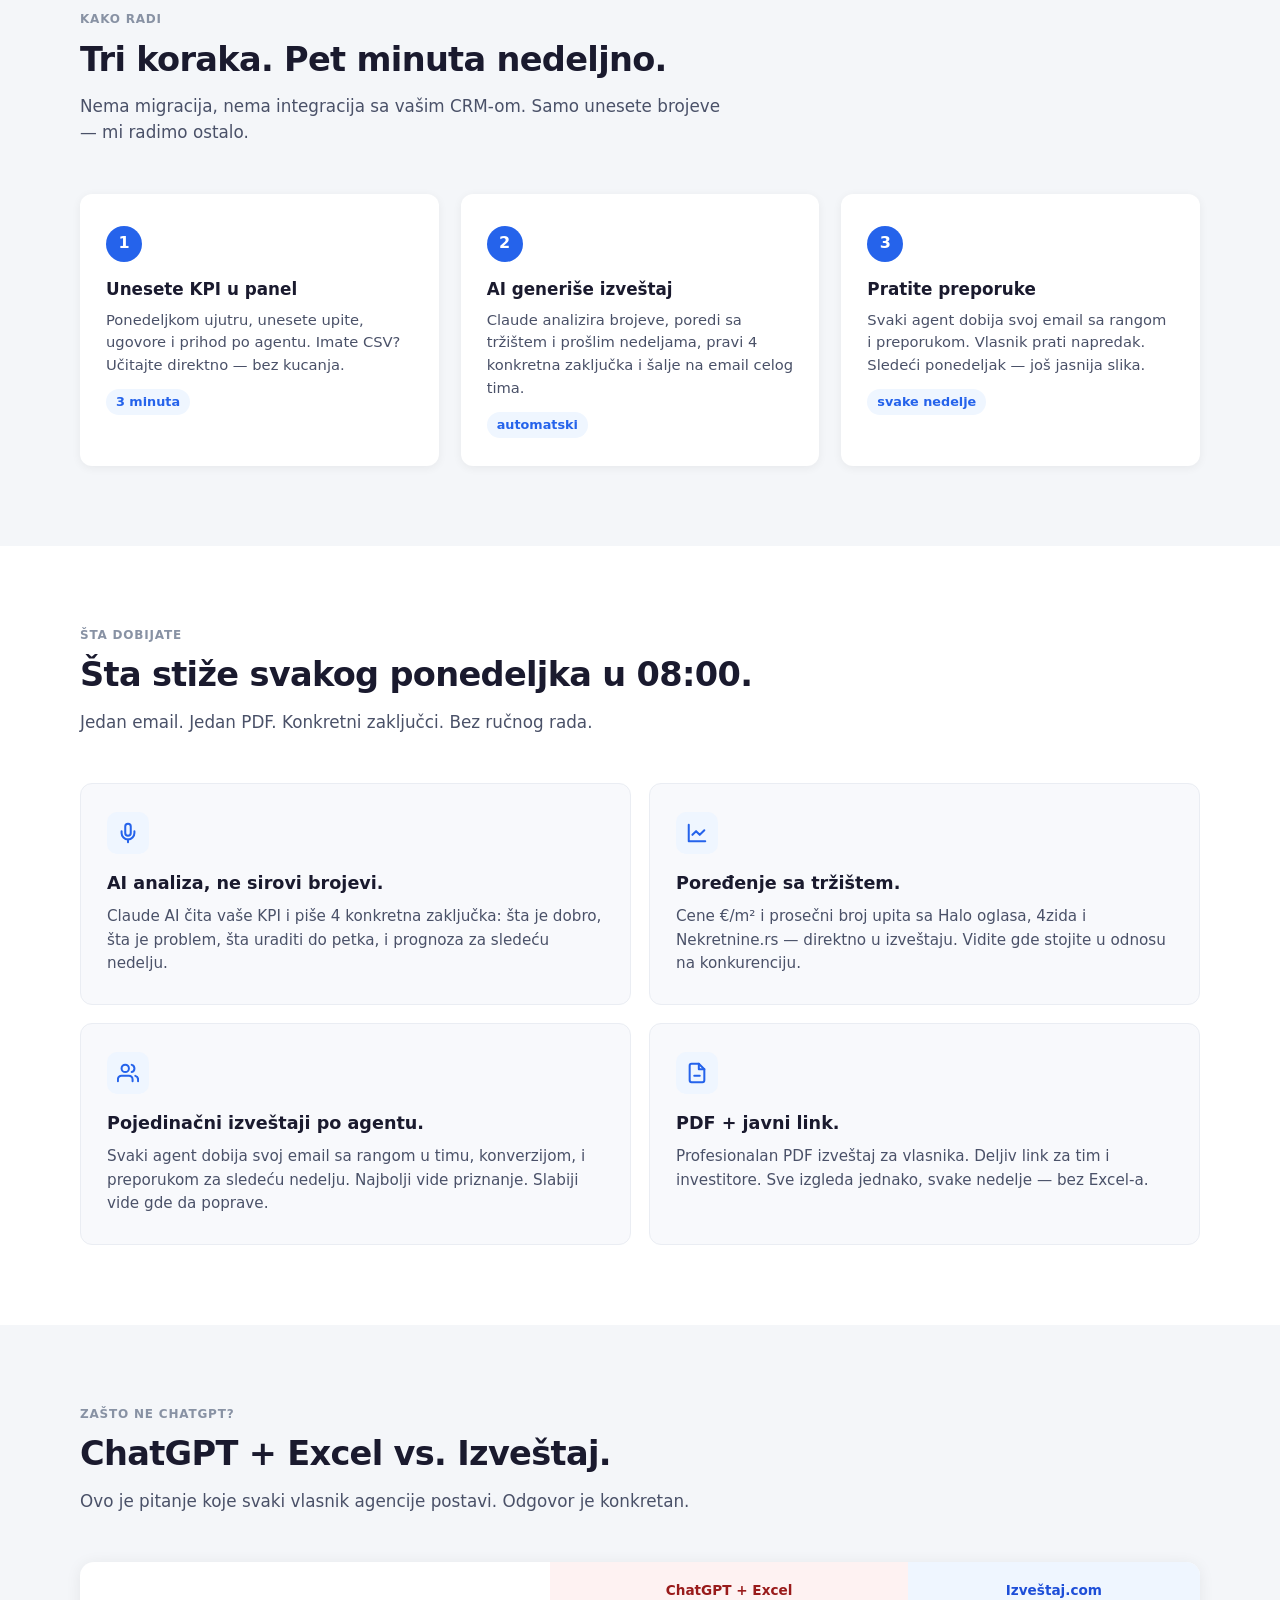
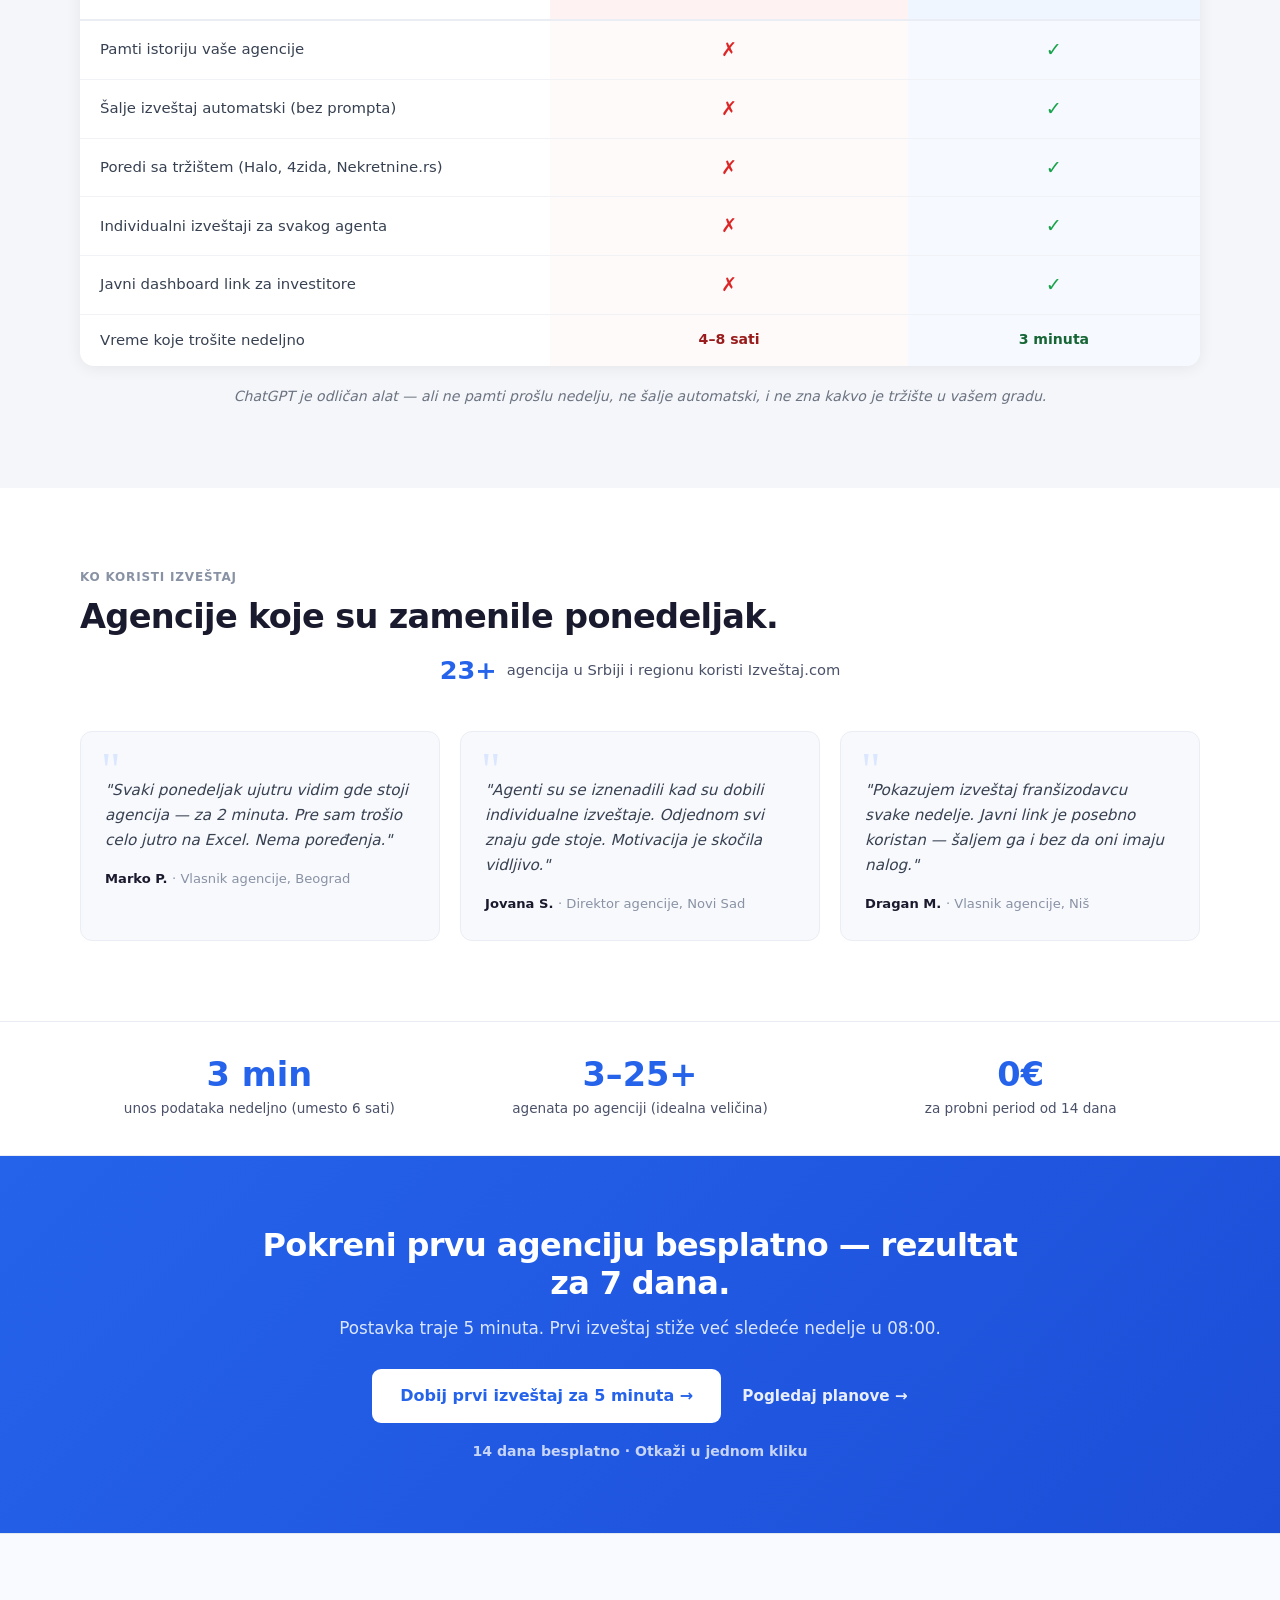
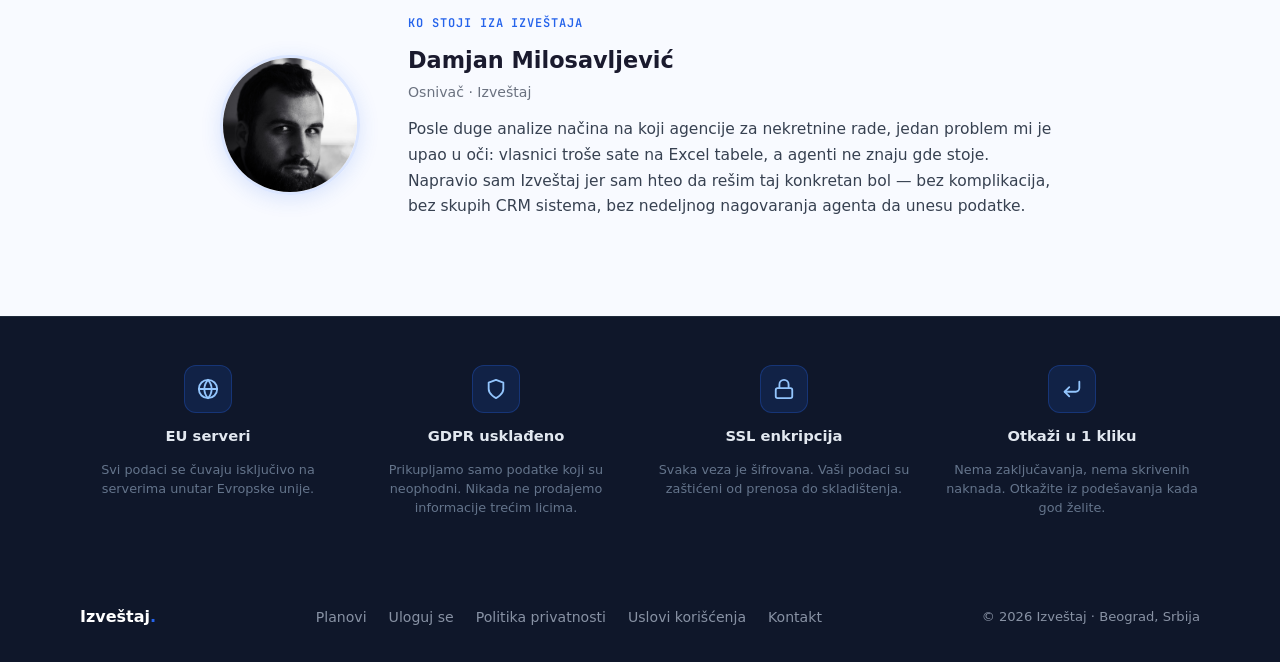
==== commit 9faba151: "feat: Lead Rescue OS relaunch — repozicioniranje i backend implementacija Fundamentalno repozicionir" ====
--- a/web/index.html
+++ b/web/index.html
@@ -5,8 +5,8 @@
   <link rel="icon" type="image/svg+xml" href="/favicon.svg">
   <meta name="viewport" content="width=device-width, initial-scale=1.0, viewport-fit=cover">
   <link rel="stylesheet" href="css/responsive.css">
-  <title>Izveštaj — AI nedeljni izveštaj za agencije nekretnina</title>
-  <meta name="description" content="Za vlasnike agencija sa 3–25+ agenata: automatski AI nedeljni izveštaj svakog ponedeljka u 08:00. Bez Excel-a. Bez nagađanja. 14 dana besplatno.">
+  <title>Izveštaj — Nijedan upit sa portala više neće biti propušten</title>
+  <meta name="description" content="Lead Rescue OS za agencije nekretnina. Svaki upit dobija tajmer — ako agent ne odgovori za 15 min, vlasnik dobija alert. Prosek odgovora pada sa 47 na 8 minuta. 14 dana besplatno.">
   <link rel="preconnect" href="https://fonts.googleapis.com">
   <link href="https://fonts.googleapis.com/css2?family=JetBrains+Mono:wght@600&display=swap" rel="stylesheet">
   <style>
@@ -492,17 +492,17 @@
   <header class="hero">
     <div class="hero-inner">
       <div>
-        <span class="hero-eyebrow">Za vlasnike agencija sa 3–25+ agenata</span>
-        <h1><span class="accent">Kompletan izveštaj</span> za agenciju nekretnina. Bez Excel-a. Bez nagađanja.</h1>
-        <p class="hero-sub">Svaki ponedeljak u 08:00 — Claude AI analizira KPI, poredi cene i promet sa <strong>Halo oglasa, 4zida i Nekretnine.rs</strong> i šalje konkretne preporuke celom timu. Automatski. <em>(ChatGPT to ne može.)</em></p>
+        <span class="hero-eyebrow">Lead Rescue OS za agencije nekretnina</span>
+        <h1><span class="accent">Nijedan upit</span> više neće biti propušten.</h1>
+        <p class="hero-sub">Svaki upit sa <strong>Halo oglasa, 4zida i Nekretnine.rs</strong> dobija tajmer. Agent ne odgovori za 15 min — ti dobijaš alert. Ne odgovori ni tada — lead automatski ide drugom agentu. Prosek odgovora pada sa 47 na <strong>8 minuta</strong>.</p>
         <div class="hero-roi">
-          <span class="hero-roi-calc">6h/ned × 4 × €40/h</span>
+          <span class="hero-roi-calc">1 propušteni lead/mes × €2.000 provizija</span>
           <span class="hero-roi-eq">=</span>
-          <span class="hero-roi-result">€960 mesečno uštede</span>
+          <span class="hero-roi-result">sistem se vraća 50×</span>
         </div>
         <div class="hero-cta-row">
-          <a href="register.html?plan=pro" class="btn btn-primary btn-lg">Dobij prvi izveštaj za 5 minuta →</a>
-          <span class="hero-price-hint">Od <strong>29€</strong>/mes — 14 dana besplatno</span>
+          <a href="register.html?plan=pro" class="btn btn-primary btn-lg">Pokaži mi koliko lead-ova mi je propalo →</a>
+          <span class="hero-price-hint">Od <strong>39€</strong>/mes — 14 dana besplatno</span>
         </div>
         <div class="hero-risk">
           <div class="hero-risk-item">
@@ -520,35 +520,42 @@
         </div>
       </div>
 
-      <!-- Report mockup -->
+      <!-- Lead Rescue mockup -->
       <div class="mockup" aria-hidden="true">
         <div class="mockup-header">
           <div>
-            <div class="mockup-title">Nedeljni izveštaj</div>
-            <div class="mockup-sub">04.05 — 10.05.2026</div>
-          </div>
-          <span class="mockup-badge">PRO</span>
-        </div>
-        <div class="kpi-row">
-          <div class="kpi-cell">
-            <div class="kpi-label">Upiti</div>
-            <div class="kpi-value">142</div>
-            <div class="kpi-delta-up">↑ 18%</div>
-          </div>
-          <div class="kpi-cell">
-            <div class="kpi-label">Ugovori</div>
-            <div class="kpi-value">17</div>
-            <div class="kpi-delta-up">↑ 4</div>
-          </div>
-          <div class="kpi-cell">
-            <div class="kpi-label">Prihod</div>
-            <div class="kpi-value">28.4k€</div>
-            <div class="kpi-delta-down">↓ 6%</div>
-          </div>
-        </div>
-        <div class="insight insight-good"><strong>Dobar rad:</strong> Marko ima konverziju 18% — 2% iznad timskog proseka. Razmotrite mentoring.</div>
-        <div class="insight insight-bad"><strong>Pažnja:</strong> Upiti sa 4zida pali su 23%. Proverite poziciju oglasa.</div>
-        <div class="insight insight-action"><strong>Sledeća nedelja:</strong> Fokus na CRM follow-up — cilj +12 zatvorenih ugovora.</div>
+            <div class="mockup-title">Lead Rescue — Aktivni tajmeri</div>
+            <div class="mockup-sub">Danas, 20. maj 2026.</div>
+          </div>
+          <span class="mockup-badge" style="background:#16a34a;">LIVE</span>
+        </div>
+        <div style="display:flex;flex-direction:column;gap:9px;margin-bottom:14px;">
+          <div style="background:#fef2f2;border:1px solid #fecaca;border-radius:9px;padding:11px 13px;">
+            <div style="display:flex;justify-content:space-between;align-items:center;margin-bottom:5px;">
+              <span style="font-size:0.78rem;font-weight:700;color:#dc2626;">⏱ 00:04:23 — ESKALACIJA!</span>
+              <span style="font-size:0.7rem;color:#8892a4;font-weight:600;">Halo Oglasi</span>
+            </div>
+            <div style="font-size:0.86rem;color:#1a1a2e;font-weight:600;margin-bottom:3px;">Petar M. — Tražim stan 2.0 Vračar, 80k€</div>
+            <div style="font-size:0.78rem;color:#6b7280;">Dodeljeno: <strong>Marko</strong> — nije reagovao</div>
+          </div>
+          <div style="background:#fffbeb;border:1px solid #fde68a;border-radius:9px;padding:11px 13px;">
+            <div style="display:flex;justify-content:space-between;align-items:center;margin-bottom:5px;">
+              <span style="font-size:0.78rem;font-weight:700;color:#d97706;">⏱ 00:09:51 ostalo</span>
+              <span style="font-size:0.7rem;color:#8892a4;font-weight:600;">4Zida</span>
+            </div>
+            <div style="font-size:0.86rem;color:#1a1a2e;font-weight:600;margin-bottom:3px;">Jelena K. — Prodajem garsonjeru NBG, hitno</div>
+            <div style="font-size:0.78rem;color:#6b7280;">Dodeljeno: <strong>Ana</strong></div>
+          </div>
+          <div style="background:#f0fdf4;border:1px solid #bbf7d0;border-radius:9px;padding:11px 13px;">
+            <div style="display:flex;justify-content:space-between;align-items:center;margin-bottom:5px;">
+              <span style="font-size:0.78rem;font-weight:700;color:#16a34a;">✓ Odgovoreno za 3:12</span>
+              <span style="font-size:0.7rem;color:#8892a4;font-weight:600;">Nekretnine.rs</span>
+            </div>
+            <div style="font-size:0.86rem;color:#1a1a2e;font-weight:600;margin-bottom:3px;">Nikola D. — Kuća Zemun, 150k€</div>
+            <div style="font-size:0.78rem;color:#6b7280;">Agent: <strong>Stefan</strong> — WA link kliknut</div>
+          </div>
+        </div>
+        <div class="insight insight-bad" style="margin-bottom:0;"><strong>Alert vlasniku:</strong> Marko je propustio SLA na 2 lead-a danas — zakaži 1:1.</div>
       </div>
     </div>
   </header>
@@ -897,7 +904,7 @@
         <a href="app.html">Uloguj se</a>
         <a href="privacy.html">Politika privatnosti</a>
         <a href="terms.html">Uslovi korišćenja</a>
-        <a href="mailto:hello@izvestaj.rs">Kontakt</a>
+        <a href="mailto:info@izvestaj.com">Kontakt</a>
       </div>
       <div class="footer-copy">© 2026 Izveštaj · Beograd, Srbija</div>
     </div>
